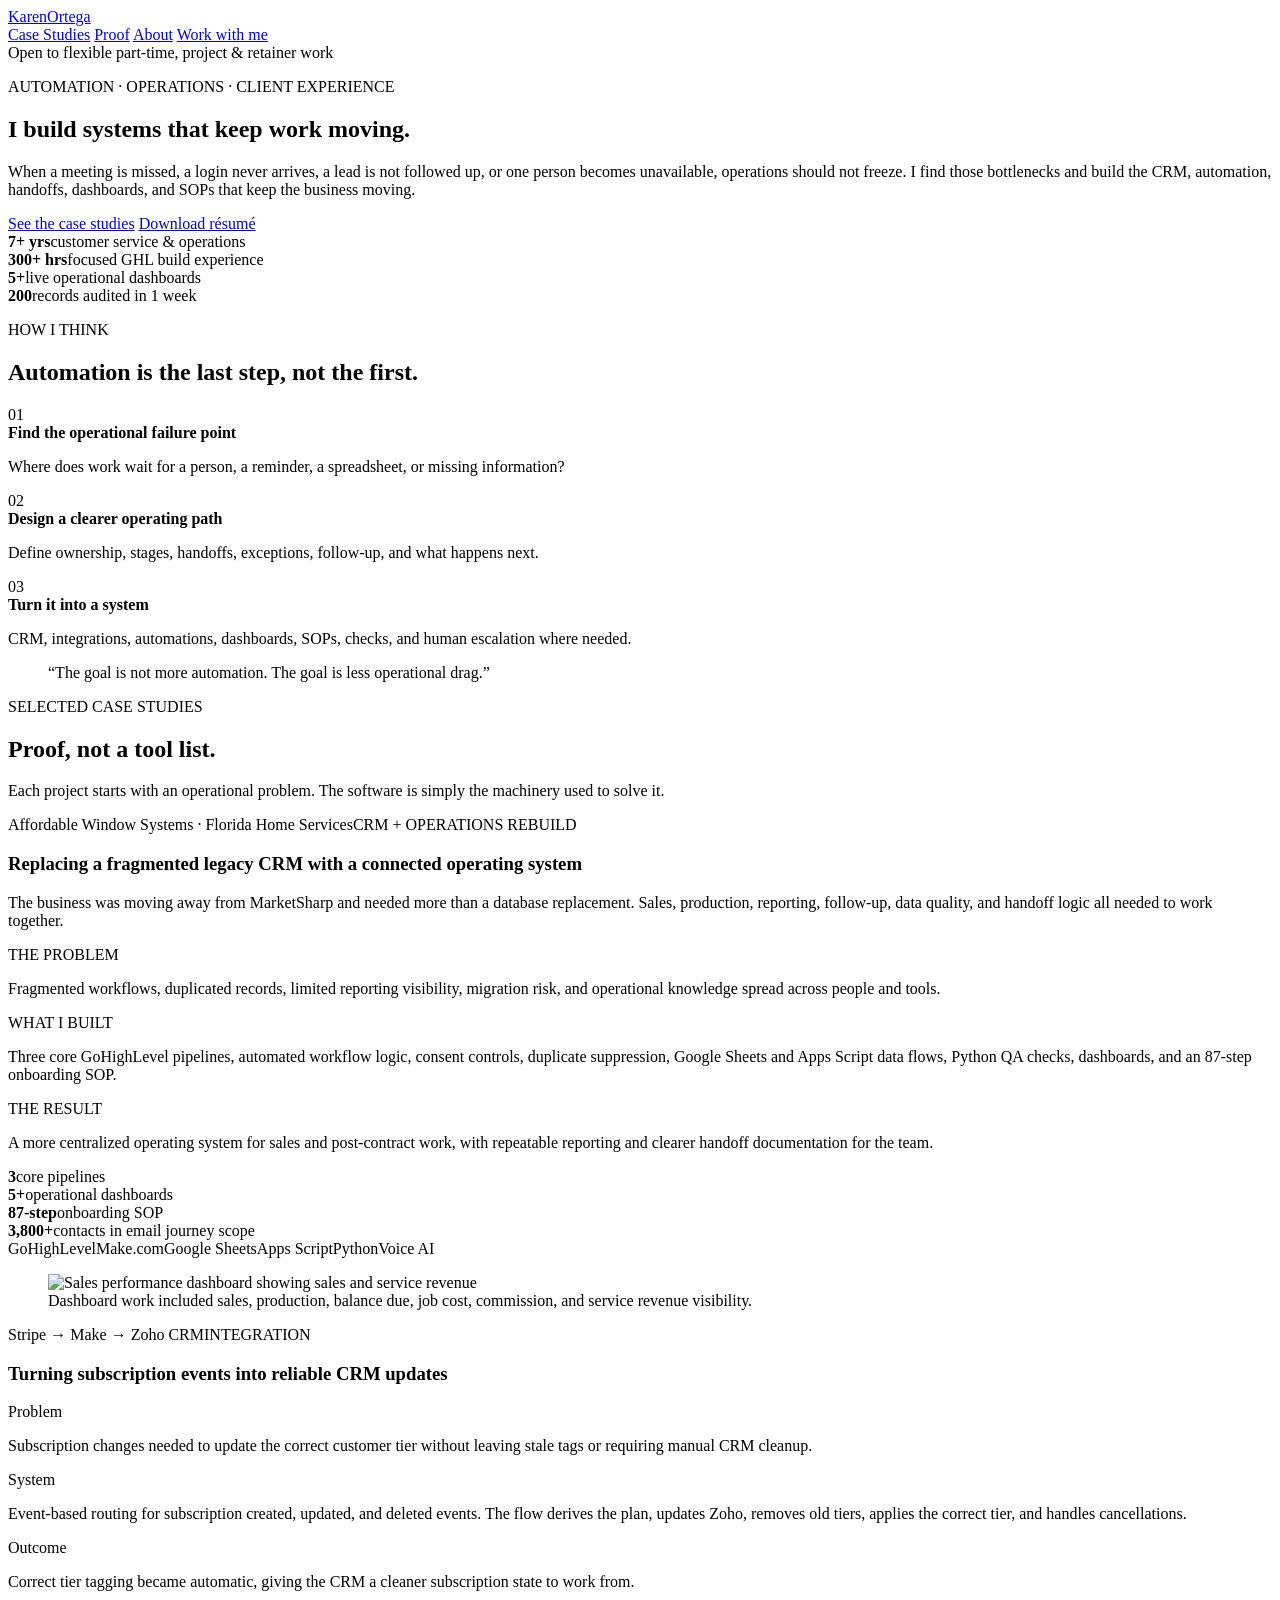
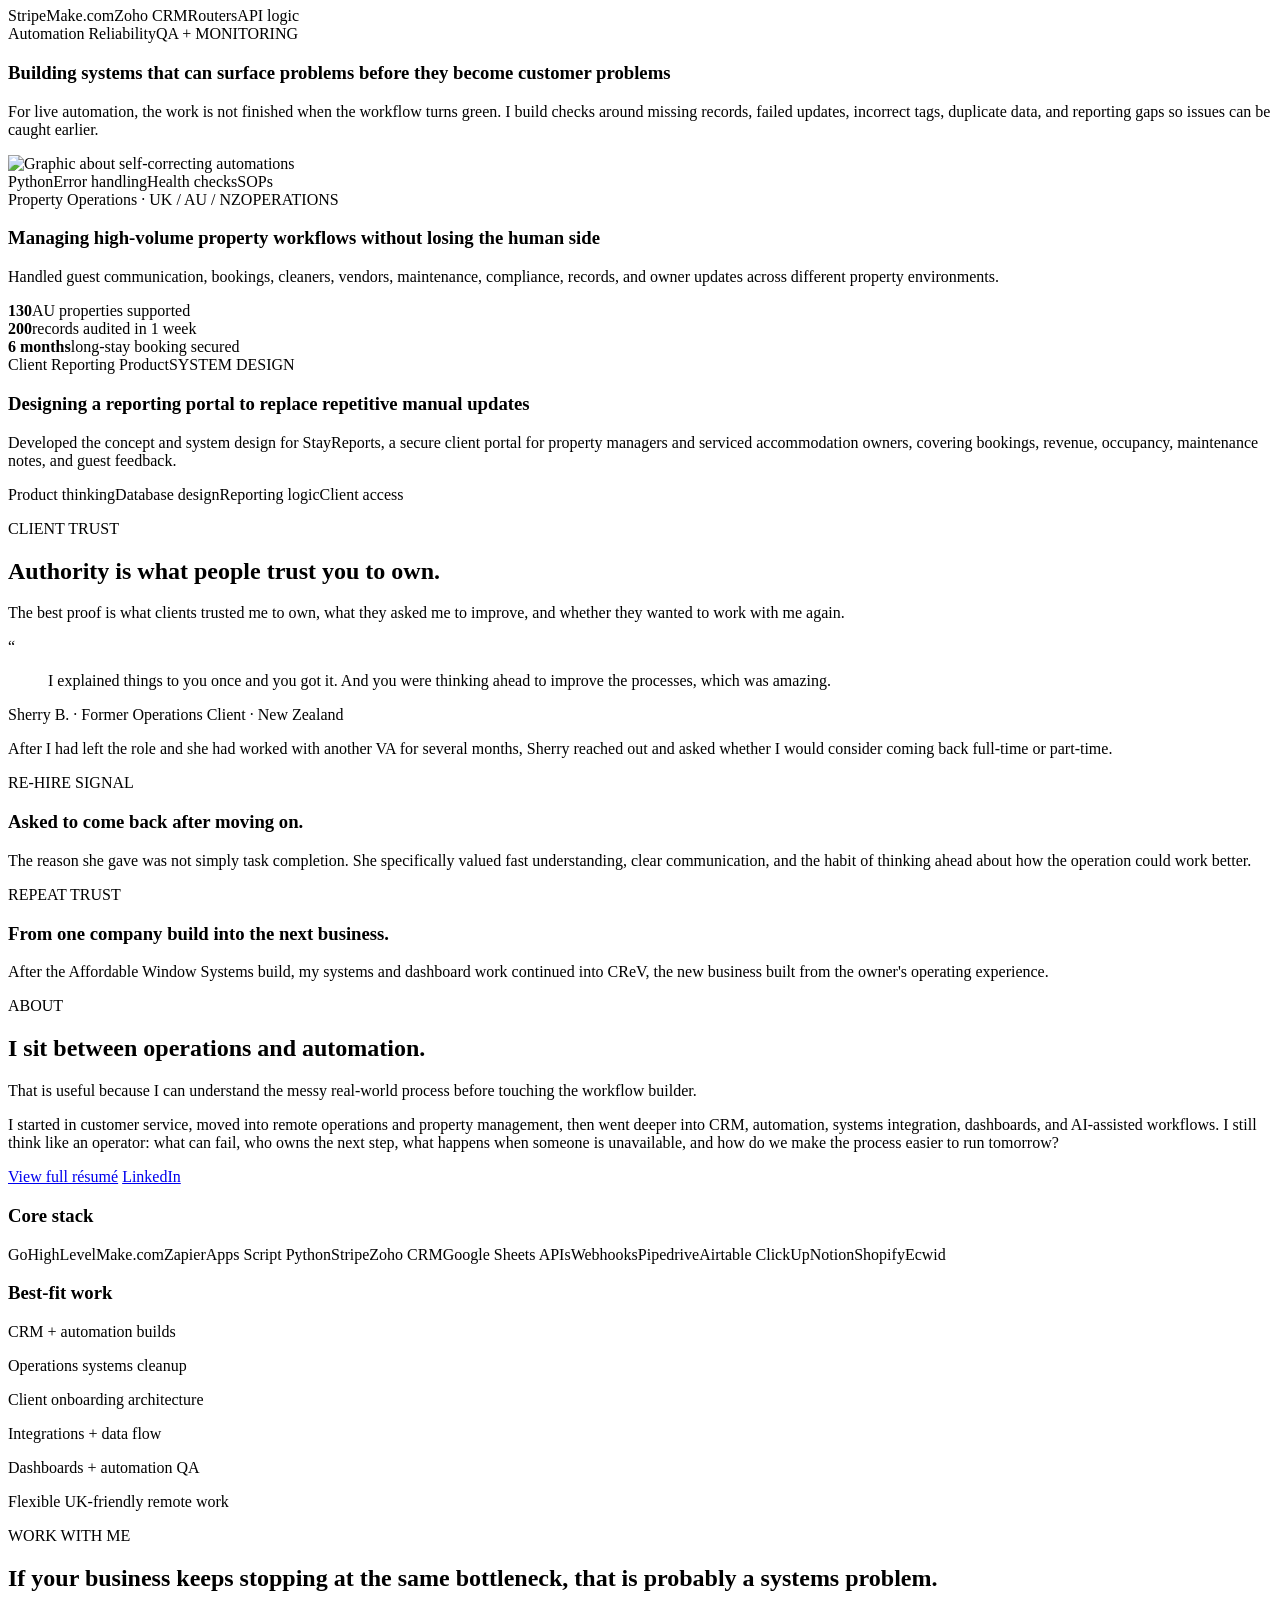
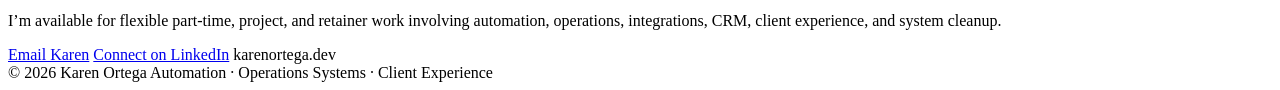
==== index.html @ c5c1b412 "Add portfolio homepage" ====
<!DOCTYPE html>
<html lang="en">
<head>
  <meta charset="UTF-8" />
  <meta name="viewport" content="width=device-width, initial-scale=1.0" />
  <meta name="description" content="Karen Ortega designs CRM automation and operations systems that remove bottlenecks, improve client experience, and keep work moving." />
  <meta name="theme-color" content="#08101d" />
  <meta property="og:title" content="Karen Ortega | Automation & Operations Systems" />
  <meta property="og:description" content="Case studies in CRM rebuilds, automation, integrations, dashboards, client experience, and operations systems." />
  <meta property="og:type" content="website" />
  <meta property="og:url" content="https://karenortega.dev/" />
  <link rel="canonical" href="https://karenortega.dev/" />
  <link rel="stylesheet" href="assets/styles.css" />
  <title>Karen Ortega | Automation & Operations Systems</title>
</head>
<body>
  <header class="site-header">
    <div class="container nav-wrap">
      <a class="brand" href="#top">Karen<span>Ortega</span></a>
      <nav class="nav" aria-label="Main navigation">
        <a href="#work">Case Studies</a>
        <a href="#proof">Proof</a>
        <a href="#about">About</a>
        <a href="#contact" class="nav-cta">Work with me</a>
      </nav>
    </div>
  </header>

  <main id="top">
    <section class="hero">
      <div class="container hero-grid">
        <div>
          <div class="availability"><span></span> Open to flexible part-time, project & retainer work</div>
          <p class="kicker">AUTOMATION · OPERATIONS · CLIENT EXPERIENCE</p>
          <h1>I build systems that keep work moving.</h1>
          <p class="hero-copy">
            When a meeting is missed, a login never arrives, a lead is not followed up, or one person becomes unavailable,
            operations should not freeze. I find those bottlenecks and build the CRM, automation, handoffs, dashboards,
            and SOPs that keep the business moving.
          </p>
          <div class="button-row">
            <a class="btn primary" href="#work">See the case studies</a>
            <a class="btn secondary" href="assets/Karen-Ortega-Resume.pdf" target="_blank" rel="noreferrer">Download résumé</a>
          </div>
          <div class="proof-bar" aria-label="Selected proof points">
            <div><strong>7+ yrs</strong><span>customer service & operations</span></div>
            <div><strong>300+ hrs</strong><span>focused GHL build experience</span></div>
            <div><strong>5+</strong><span>live operational dashboards</span></div>
            <div><strong>200</strong><span>records audited in 1 week</span></div>
          </div>
        </div>

        <aside class="hero-panel">
          <p class="panel-label">HOW I THINK</p>
          <h2>Automation is the last step, not the first.</h2>
          <div class="mini-case">
            <span>01</span>
            <div><strong>Find the operational failure point</strong><p>Where does work wait for a person, a reminder, a spreadsheet, or missing information?</p></div>
          </div>
          <div class="mini-case">
            <span>02</span>
            <div><strong>Design a clearer operating path</strong><p>Define ownership, stages, handoffs, exceptions, follow-up, and what happens next.</p></div>
          </div>
          <div class="mini-case">
            <span>03</span>
            <div><strong>Turn it into a system</strong><p>CRM, integrations, automations, dashboards, SOPs, checks, and human escalation where needed.</p></div>
          </div>
          <blockquote class="micro-quote">“The goal is not more automation. The goal is less operational drag.”</blockquote>
        </aside>
      </div>
    </section>

    <section class="section" id="work">
      <div class="container">
        <div class="section-heading">
          <div>
            <p class="kicker">SELECTED CASE STUDIES</p>
            <h2>Proof, not a tool list.</h2>
          </div>
          <p>Each project starts with an operational problem. The software is simply the machinery used to solve it.</p>
        </div>

        <article class="case-study featured-case">
          <div class="case-copy">
            <div class="case-top"><span class="case-tag">Affordable Window Systems · Florida Home Services</span><span class="status">CRM + OPERATIONS REBUILD</span></div>
            <h3>Replacing a fragmented legacy CRM with a connected operating system</h3>
            <p class="case-intro">The business was moving away from MarketSharp and needed more than a database replacement. Sales, production, reporting, follow-up, data quality, and handoff logic all needed to work together.</p>

            <div class="case-columns">
              <div><p class="case-label">THE PROBLEM</p><p>Fragmented workflows, duplicated records, limited reporting visibility, migration risk, and operational knowledge spread across people and tools.</p></div>
              <div><p class="case-label">WHAT I BUILT</p><p>Three core GoHighLevel pipelines, automated workflow logic, consent controls, duplicate suppression, Google Sheets and Apps Script data flows, Python QA checks, dashboards, and an 87-step onboarding SOP.</p></div>
              <div><p class="case-label">THE RESULT</p><p>A more centralized operating system for sales and post-contract work, with repeatable reporting and clearer handoff documentation for the team.</p></div>
            </div>

            <div class="metrics">
              <div><strong>3</strong><span>core pipelines</span></div>
              <div><strong>5+</strong><span>operational dashboards</span></div>
              <div><strong>87-step</strong><span>onboarding SOP</span></div>
              <div><strong>3,800+</strong><span>contacts in email journey scope</span></div>
            </div>
            <div class="case-footer"><span>GoHighLevel</span><span>Make.com</span><span>Google Sheets</span><span>Apps Script</span><span>Python</span><span>Voice AI</span></div>
          </div>
          <figure class="case-visual">
            <img src="assets/sales-dashboard.webp" alt="Sales performance dashboard showing sales and service revenue" loading="lazy" />
            <figcaption>Dashboard work included sales, production, balance due, job cost, commission, and service revenue visibility.</figcaption>
          </figure>
        </article>

        <div class="case-grid second-row">
          <article class="case-card">
            <div class="case-top"><span class="case-tag">Stripe → Make → Zoho CRM</span><span class="status">INTEGRATION</span></div>
            <h3>Turning subscription events into reliable CRM updates</h3>
            <div class="case-stack">
              <div><p class="case-label">Problem</p><p>Subscription changes needed to update the correct customer tier without leaving stale tags or requiring manual CRM cleanup.</p></div>
              <div><p class="case-label">System</p><p>Event-based routing for subscription created, updated, and deleted events. The flow derives the plan, updates Zoho, removes old tiers, applies the correct tier, and handles cancellations.</p></div>
              <div><p class="case-label">Outcome</p><p>Correct tier tagging became automatic, giving the CRM a cleaner subscription state to work from.</p></div>
            </div>
            <div class="case-footer"><span>Stripe</span><span>Make.com</span><span>Zoho CRM</span><span>Routers</span><span>API logic</span></div>
          </article>

          <article class="case-card visual-card">
            <div class="case-top"><span class="case-tag">Automation Reliability</span><span class="status">QA + MONITORING</span></div>
            <h3>Building systems that can surface problems before they become customer problems</h3>
            <p>For live automation, the work is not finished when the workflow turns green. I build checks around missing records, failed updates, incorrect tags, duplicate data, and reporting gaps so issues can be caught earlier.</p>
            <img src="assets/self-correcting-automation.webp" alt="Graphic about self-correcting automations" loading="lazy" />
            <div class="case-footer"><span>Python</span><span>Error handling</span><span>Health checks</span><span>SOPs</span></div>
          </article>
        </div>

        <div class="case-grid">
          <article class="case-card">
            <div class="case-top"><span class="case-tag">Property Operations · UK / AU / NZ</span><span class="status">OPERATIONS</span></div>
            <h3>Managing high-volume property workflows without losing the human side</h3>
            <p>Handled guest communication, bookings, cleaners, vendors, maintenance, compliance, records, and owner updates across different property environments.</p>
            <div class="metrics compact">
              <div><strong>130</strong><span>AU properties supported</span></div>
              <div><strong>200</strong><span>records audited in 1 week</span></div>
              <div><strong>6 months</strong><span>long-stay booking secured</span></div>
            </div>
          </article>

          <article class="case-card">
            <div class="case-top"><span class="case-tag">Client Reporting Product</span><span class="status">SYSTEM DESIGN</span></div>
            <h3>Designing a reporting portal to replace repetitive manual updates</h3>
            <p>Developed the concept and system design for StayReports, a secure client portal for property managers and serviced accommodation owners, covering bookings, revenue, occupancy, maintenance notes, and guest feedback.</p>
            <div class="case-footer"><span>Product thinking</span><span>Database design</span><span>Reporting logic</span><span>Client access</span></div>
          </article>
        </div>
      </div>
    </section>

    <section class="section proof-section" id="proof">
      <div class="container">
        <div class="section-heading">
          <div>
            <p class="kicker">CLIENT TRUST</p>
            <h2>Authority is what people trust you to own.</h2>
          </div>
          <p>The best proof is what clients trusted me to own, what they asked me to improve, and whether they wanted to work with me again.</p>
        </div>

        <div class="trust-grid">
          <article class="testimonial-card">
            <span class="quote-mark">“</span>
            <blockquote>I explained things to you once and you got it. And you were thinking ahead to improve the processes, which was amazing.</blockquote>
            <p class="attribution">Sherry B. · Former Operations Client · New Zealand</p>
            <p class="context">After I had left the role and she had worked with another VA for several months, Sherry reached out and asked whether I would consider coming back full-time or part-time.</p>
          </article>

          <article class="trust-card">
            <p class="case-label">RE-HIRE SIGNAL</p>
            <h3>Asked to come back after moving on.</h3>
            <p>The reason she gave was not simply task completion. She specifically valued fast understanding, clear communication, and the habit of thinking ahead about how the operation could work better.</p>
          </article>

          <article class="trust-card">
            <p class="case-label">REPEAT TRUST</p>
            <h3>From one company build into the next business.</h3>
            <p>After the Affordable Window Systems build, my systems and dashboard work continued into CReV, the new business built from the owner's operating experience.</p>
          </article>
        </div>
      </div>
    </section>

    <section class="section alt" id="about">
      <div class="container">
        <div class="about-grid">
          <div>
            <p class="kicker">ABOUT</p>
            <h2>I sit between operations and automation.</h2>
            <p class="about-lead">That is useful because I can understand the messy real-world process before touching the workflow builder.</p>
            <p>I started in customer service, moved into remote operations and property management, then went deeper into CRM, automation, systems integration, dashboards, and AI-assisted workflows. I still think like an operator: what can fail, who owns the next step, what happens when someone is unavailable, and how do we make the process easier to run tomorrow?</p>
            <div class="button-row about-buttons">
              <a class="btn primary" href="assets/Karen-Ortega-Resume.pdf" target="_blank" rel="noreferrer">View full résumé</a>
              <a class="btn secondary" href="https://www.linkedin.com/in/karenortega0608" target="_blank" rel="noreferrer">LinkedIn</a>
            </div>
          </div>

          <aside class="skill-panel">
            <h3>Core stack</h3>
            <div class="chips">
              <span>GoHighLevel</span><span>Make.com</span><span>Zapier</span><span>Apps Script</span>
              <span>Python</span><span>Stripe</span><span>Zoho CRM</span><span>Google Sheets</span>
              <span>APIs</span><span>Webhooks</span><span>Pipedrive</span><span>Airtable</span>
              <span>ClickUp</span><span>Notion</span><span>Shopify</span><span>Ecwid</span>
            </div>
            <h3 class="space-top">Best-fit work</h3>
            <div class="fit-list">
              <p>CRM + automation builds</p>
              <p>Operations systems cleanup</p>
              <p>Client onboarding architecture</p>
              <p>Integrations + data flow</p>
              <p>Dashboards + automation QA</p>
              <p>Flexible UK-friendly remote work</p>
            </div>
          </aside>
        </div>
      </div>
    </section>

    <section class="section contact-section" id="contact">
      <div class="container">
        <div class="contact-card">
          <div>
            <p class="kicker">WORK WITH ME</p>
            <h2>If your business keeps stopping at the same bottleneck, that is probably a systems problem.</h2>
            <p>I’m available for flexible part-time, project, and retainer work involving automation, operations, integrations, CRM, client experience, and system cleanup.</p>
          </div>
          <div class="contact-actions">
            <a class="btn primary full" href="mailto:karenkeiraortega@gmail.com">Email Karen</a>
            <a class="btn secondary full" href="https://www.linkedin.com/in/karenortega0608" target="_blank" rel="noreferrer">Connect on LinkedIn</a>
            <span class="domain">karenortega.dev</span>
          </div>
        </div>
      </div>
    </section>
  </main>

  <footer>
    <div class="container footer-row">
      <span>© 2026 Karen Ortega</span>
      <span>Automation · Operations Systems · Client Experience</span>
    </div>
  </footer>
</body>
</html>
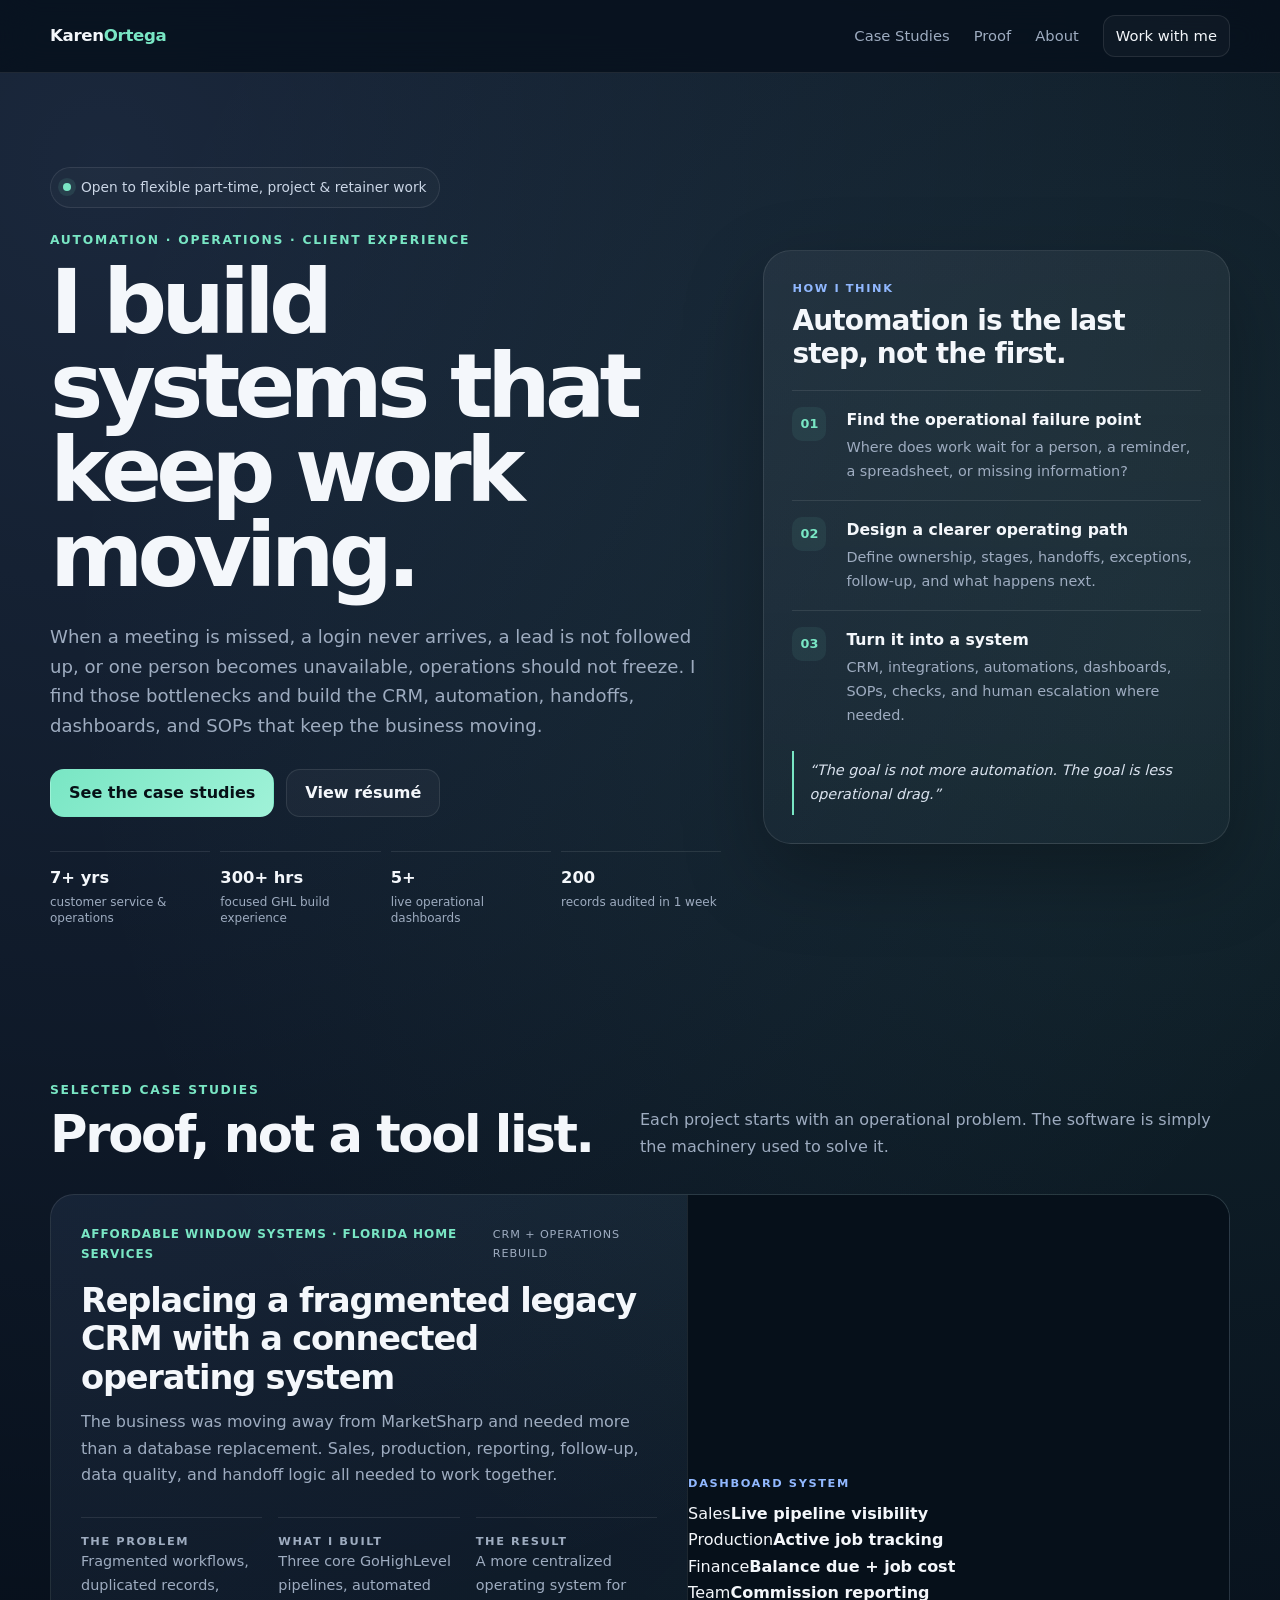
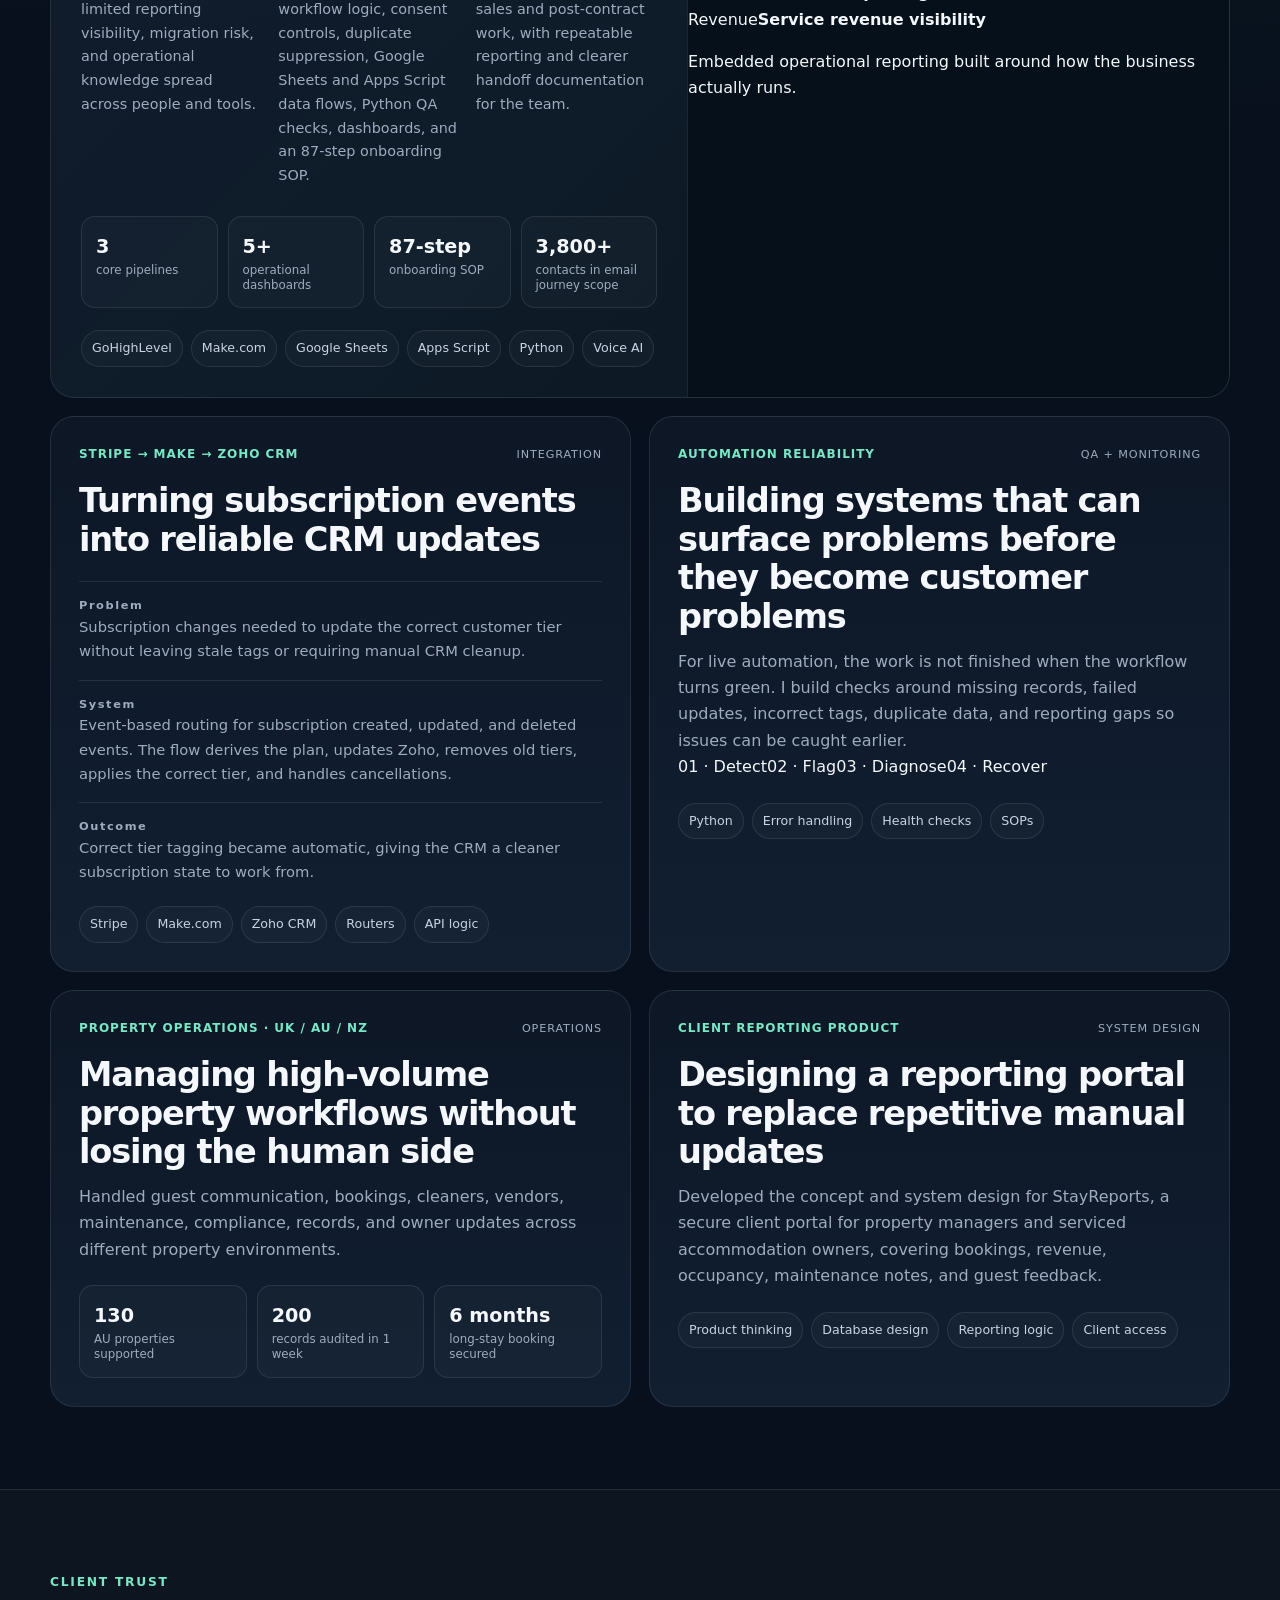
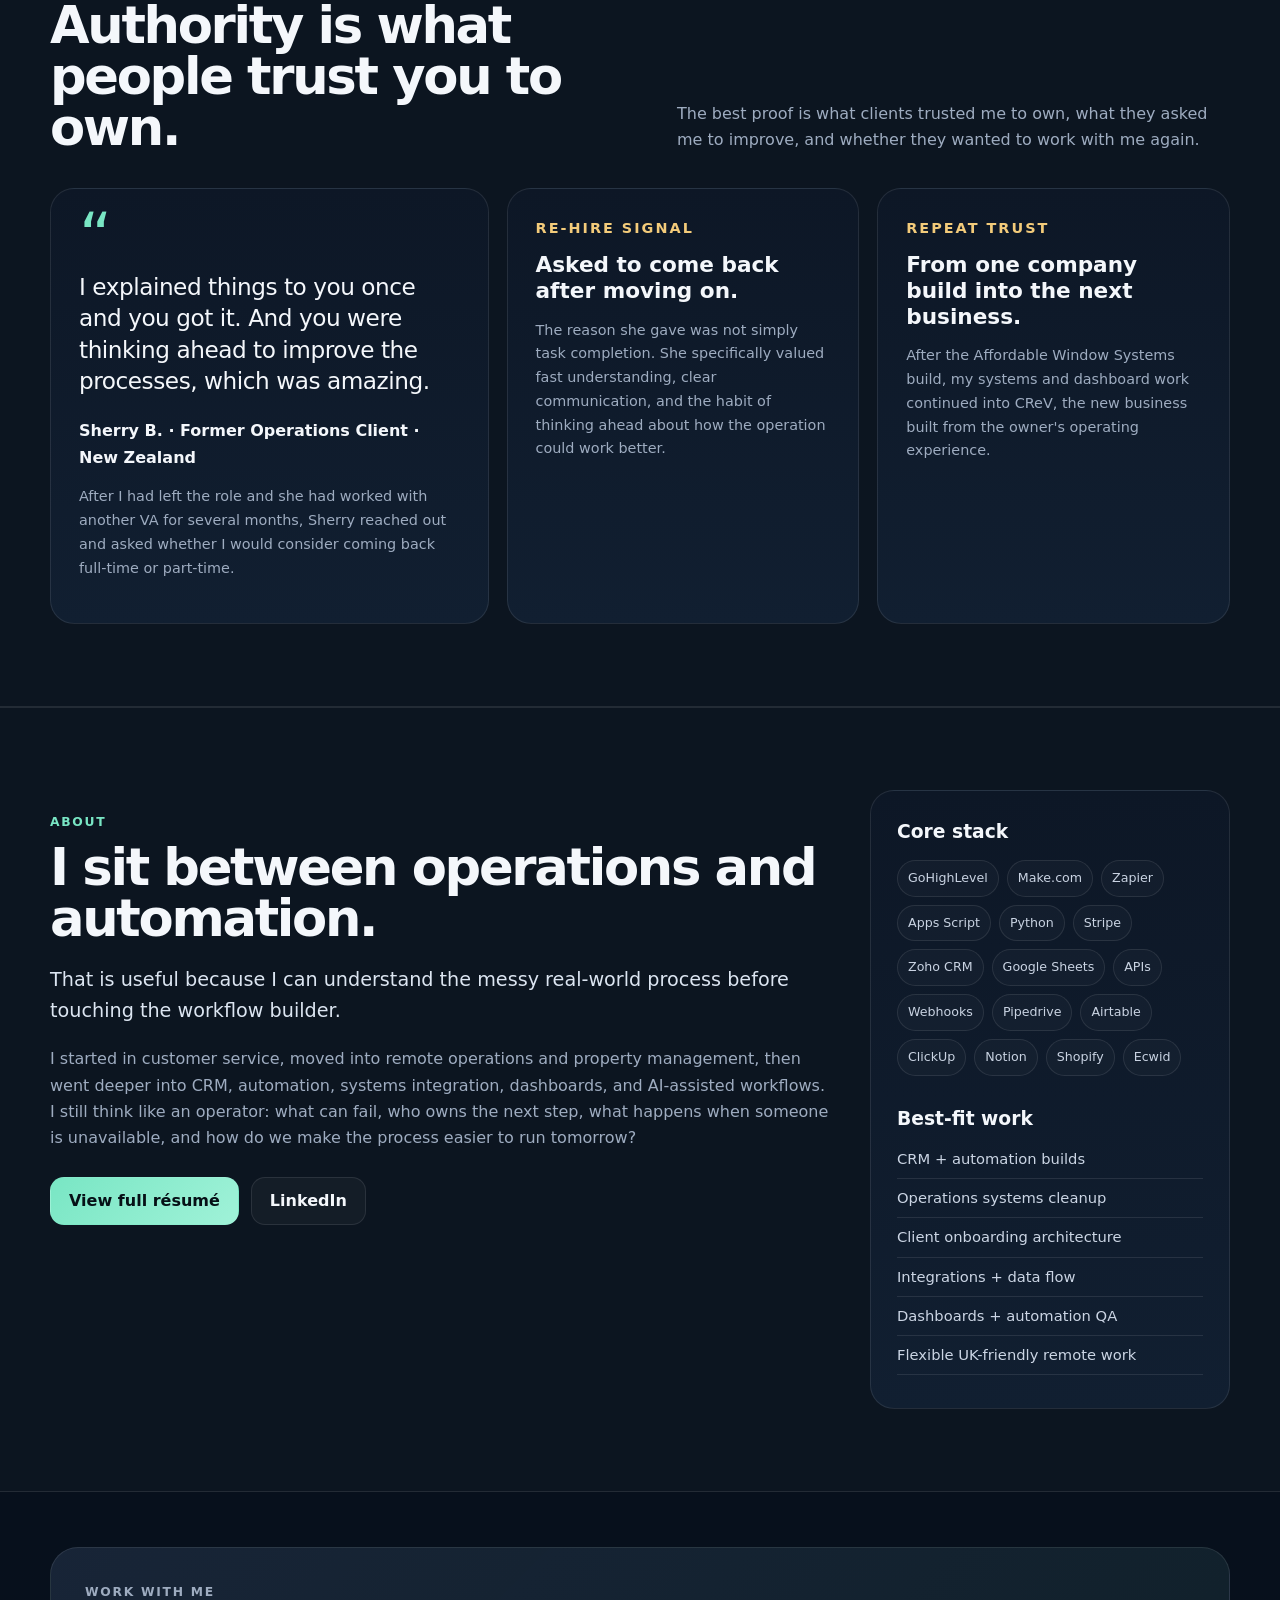
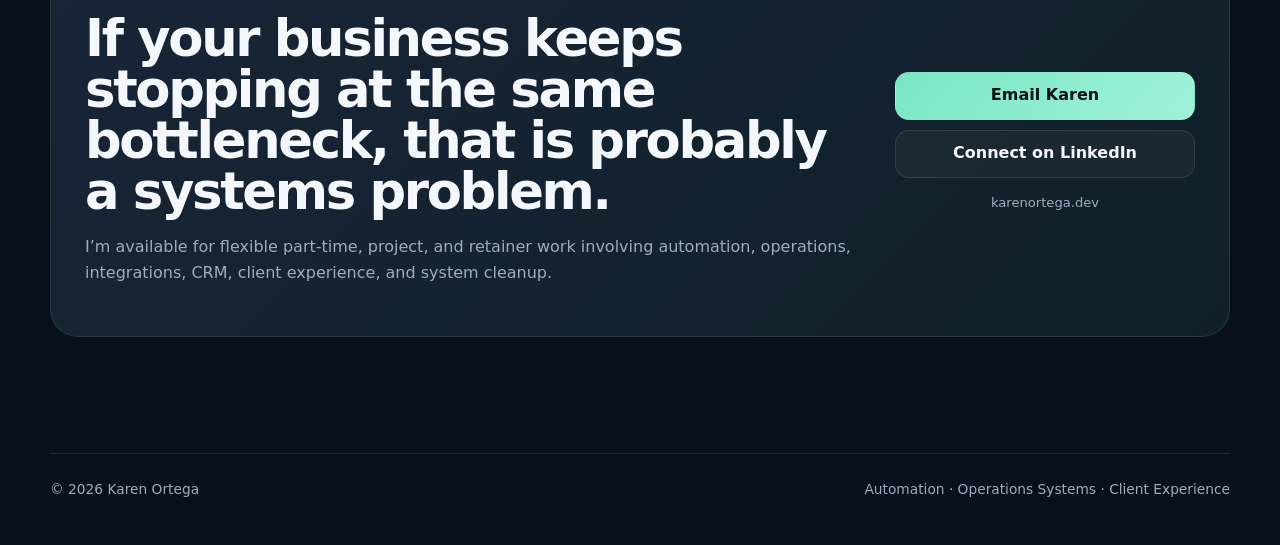
==== commit cc08ca8e: "Polish portfolio and add verified client feedback" ====
--- a/index.html
+++ b/index.html
@@ -33,14 +33,10 @@
           <div class="availability"><span></span> Open to flexible part-time, project & retainer work</div>
           <p class="kicker">AUTOMATION · OPERATIONS · CLIENT EXPERIENCE</p>
           <h1>I build systems that keep work moving.</h1>
-          <p class="hero-copy">
-            When a meeting is missed, a login never arrives, a lead is not followed up, or one person becomes unavailable,
-            operations should not freeze. I find those bottlenecks and build the CRM, automation, handoffs, dashboards,
-            and SOPs that keep the business moving.
-          </p>
+          <p class="hero-copy">When a meeting is missed, a login never arrives, a lead is not followed up, or one person becomes unavailable, operations should not freeze. I find those bottlenecks and build the CRM, automation, handoffs, dashboards, and SOPs that keep the business moving.</p>
           <div class="button-row">
             <a class="btn primary" href="#work">See the case studies</a>
-            <a class="btn secondary" href="assets/Karen-Ortega-Resume.pdf" target="_blank" rel="noreferrer">Download résumé</a>
+            <a class="btn secondary" href="resume.html">View résumé</a>
           </div>
           <div class="proof-bar" aria-label="Selected proof points">
             <div><strong>7+ yrs</strong><span>customer service & operations</span></div>
@@ -53,18 +49,9 @@
         <aside class="hero-panel">
           <p class="panel-label">HOW I THINK</p>
           <h2>Automation is the last step, not the first.</h2>
-          <div class="mini-case">
-            <span>01</span>
-            <div><strong>Find the operational failure point</strong><p>Where does work wait for a person, a reminder, a spreadsheet, or missing information?</p></div>
-          </div>
-          <div class="mini-case">
-            <span>02</span>
-            <div><strong>Design a clearer operating path</strong><p>Define ownership, stages, handoffs, exceptions, follow-up, and what happens next.</p></div>
-          </div>
-          <div class="mini-case">
-            <span>03</span>
-            <div><strong>Turn it into a system</strong><p>CRM, integrations, automations, dashboards, SOPs, checks, and human escalation where needed.</p></div>
-          </div>
+          <div class="mini-case"><span>01</span><div><strong>Find the operational failure point</strong><p>Where does work wait for a person, a reminder, a spreadsheet, or missing information?</p></div></div>
+          <div class="mini-case"><span>02</span><div><strong>Design a clearer operating path</strong><p>Define ownership, stages, handoffs, exceptions, follow-up, and what happens next.</p></div></div>
+          <div class="mini-case"><span>03</span><div><strong>Turn it into a system</strong><p>CRM, integrations, automations, dashboards, SOPs, checks, and human escalation where needed.</p></div></div>
           <blockquote class="micro-quote">“The goal is not more automation. The goal is less operational drag.”</blockquote>
         </aside>
       </div>
@@ -73,10 +60,7 @@
     <section class="section" id="work">
       <div class="container">
         <div class="section-heading">
-          <div>
-            <p class="kicker">SELECTED CASE STUDIES</p>
-            <h2>Proof, not a tool list.</h2>
-          </div>
+          <div><p class="kicker">SELECTED CASE STUDIES</p><h2>Proof, not a tool list.</h2></div>
           <p>Each project starts with an operational problem. The software is simply the machinery used to solve it.</p>
         </div>
 
@@ -85,25 +69,25 @@
             <div class="case-top"><span class="case-tag">Affordable Window Systems · Florida Home Services</span><span class="status">CRM + OPERATIONS REBUILD</span></div>
             <h3>Replacing a fragmented legacy CRM with a connected operating system</h3>
             <p class="case-intro">The business was moving away from MarketSharp and needed more than a database replacement. Sales, production, reporting, follow-up, data quality, and handoff logic all needed to work together.</p>
-
             <div class="case-columns">
               <div><p class="case-label">THE PROBLEM</p><p>Fragmented workflows, duplicated records, limited reporting visibility, migration risk, and operational knowledge spread across people and tools.</p></div>
               <div><p class="case-label">WHAT I BUILT</p><p>Three core GoHighLevel pipelines, automated workflow logic, consent controls, duplicate suppression, Google Sheets and Apps Script data flows, Python QA checks, dashboards, and an 87-step onboarding SOP.</p></div>
               <div><p class="case-label">THE RESULT</p><p>A more centralized operating system for sales and post-contract work, with repeatable reporting and clearer handoff documentation for the team.</p></div>
             </div>
-
             <div class="metrics">
-              <div><strong>3</strong><span>core pipelines</span></div>
-              <div><strong>5+</strong><span>operational dashboards</span></div>
-              <div><strong>87-step</strong><span>onboarding SOP</span></div>
-              <div><strong>3,800+</strong><span>contacts in email journey scope</span></div>
+              <div><strong>3</strong><span>core pipelines</span></div><div><strong>5+</strong><span>operational dashboards</span></div><div><strong>87-step</strong><span>onboarding SOP</span></div><div><strong>3,800+</strong><span>contacts in email journey scope</span></div>
             </div>
             <div class="case-footer"><span>GoHighLevel</span><span>Make.com</span><span>Google Sheets</span><span>Apps Script</span><span>Python</span><span>Voice AI</span></div>
           </div>
-          <figure class="case-visual">
-            <img src="assets/sales-dashboard.webp" alt="Sales performance dashboard showing sales and service revenue" loading="lazy" />
-            <figcaption>Dashboard work included sales, production, balance due, job cost, commission, and service revenue visibility.</figcaption>
-          </figure>
+          <div class="case-visual visual-proof" aria-label="Dashboard portfolio summary">
+            <p class="case-label">DASHBOARD SYSTEM</p>
+            <div class="visual-metric"><span>Sales</span><strong>Live pipeline visibility</strong></div>
+            <div class="visual-metric"><span>Production</span><strong>Active job tracking</strong></div>
+            <div class="visual-metric"><span>Finance</span><strong>Balance due + job cost</strong></div>
+            <div class="visual-metric"><span>Team</span><strong>Commission reporting</strong></div>
+            <div class="visual-metric"><span>Revenue</span><strong>Service revenue visibility</strong></div>
+            <p class="visual-note">Embedded operational reporting built around how the business actually runs.</p>
+          </div>
         </article>
 
         <div class="case-grid second-row">
@@ -122,7 +106,9 @@
             <div class="case-top"><span class="case-tag">Automation Reliability</span><span class="status">QA + MONITORING</span></div>
             <h3>Building systems that can surface problems before they become customer problems</h3>
             <p>For live automation, the work is not finished when the workflow turns green. I build checks around missing records, failed updates, incorrect tags, duplicate data, and reporting gaps so issues can be caught earlier.</p>
-            <img src="assets/self-correcting-automation.webp" alt="Graphic about self-correcting automations" loading="lazy" />
+            <div class="automation-proof">
+              <span>01 · Detect</span><span>02 · Flag</span><span>03 · Diagnose</span><span>04 · Recover</span>
+            </div>
             <div class="case-footer"><span>Python</span><span>Error handling</span><span>Health checks</span><span>SOPs</span></div>
           </article>
         </div>
@@ -132,13 +118,8 @@
             <div class="case-top"><span class="case-tag">Property Operations · UK / AU / NZ</span><span class="status">OPERATIONS</span></div>
             <h3>Managing high-volume property workflows without losing the human side</h3>
             <p>Handled guest communication, bookings, cleaners, vendors, maintenance, compliance, records, and owner updates across different property environments.</p>
-            <div class="metrics compact">
-              <div><strong>130</strong><span>AU properties supported</span></div>
-              <div><strong>200</strong><span>records audited in 1 week</span></div>
-              <div><strong>6 months</strong><span>long-stay booking secured</span></div>
-            </div>
+            <div class="metrics compact"><div><strong>130</strong><span>AU properties supported</span></div><div><strong>200</strong><span>records audited in 1 week</span></div><div><strong>6 months</strong><span>long-stay booking secured</span></div></div>
           </article>
-
           <article class="case-card">
             <div class="case-top"><span class="case-tag">Client Reporting Product</span><span class="status">SYSTEM DESIGN</span></div>
             <h3>Designing a reporting portal to replace repetitive manual updates</h3>
@@ -152,13 +133,9 @@
     <section class="section proof-section" id="proof">
       <div class="container">
         <div class="section-heading">
-          <div>
-            <p class="kicker">CLIENT TRUST</p>
-            <h2>Authority is what people trust you to own.</h2>
-          </div>
+          <div><p class="kicker">CLIENT TRUST</p><h2>Authority is what people trust you to own.</h2></div>
           <p>The best proof is what clients trusted me to own, what they asked me to improve, and whether they wanted to work with me again.</p>
         </div>
-
         <div class="trust-grid">
           <article class="testimonial-card">
             <span class="quote-mark">“</span>
@@ -166,81 +143,37 @@
             <p class="attribution">Sherry B. · Former Operations Client · New Zealand</p>
             <p class="context">After I had left the role and she had worked with another VA for several months, Sherry reached out and asked whether I would consider coming back full-time or part-time.</p>
           </article>
-
-          <article class="trust-card">
-            <p class="case-label">RE-HIRE SIGNAL</p>
-            <h3>Asked to come back after moving on.</h3>
-            <p>The reason she gave was not simply task completion. She specifically valued fast understanding, clear communication, and the habit of thinking ahead about how the operation could work better.</p>
-          </article>
-
-          <article class="trust-card">
-            <p class="case-label">REPEAT TRUST</p>
-            <h3>From one company build into the next business.</h3>
-            <p>After the Affordable Window Systems build, my systems and dashboard work continued into CReV, the new business built from the owner's operating experience.</p>
-          </article>
+          <article class="trust-card"><p class="case-label">RE-HIRE SIGNAL</p><h3>Asked to come back after moving on.</h3><p>The reason she gave was not simply task completion. She specifically valued fast understanding, clear communication, and the habit of thinking ahead about how the operation could work better.</p></article>
+          <article class="trust-card"><p class="case-label">REPEAT TRUST</p><h3>From one company build into the next business.</h3><p>After the Affordable Window Systems build, my systems and dashboard work continued into CReV, the new business built from the owner's operating experience.</p></article>
         </div>
       </div>
     </section>
 
     <section class="section alt" id="about">
-      <div class="container">
-        <div class="about-grid">
-          <div>
-            <p class="kicker">ABOUT</p>
-            <h2>I sit between operations and automation.</h2>
-            <p class="about-lead">That is useful because I can understand the messy real-world process before touching the workflow builder.</p>
-            <p>I started in customer service, moved into remote operations and property management, then went deeper into CRM, automation, systems integration, dashboards, and AI-assisted workflows. I still think like an operator: what can fail, who owns the next step, what happens when someone is unavailable, and how do we make the process easier to run tomorrow?</p>
-            <div class="button-row about-buttons">
-              <a class="btn primary" href="assets/Karen-Ortega-Resume.pdf" target="_blank" rel="noreferrer">View full résumé</a>
-              <a class="btn secondary" href="https://www.linkedin.com/in/karenortega0608" target="_blank" rel="noreferrer">LinkedIn</a>
-            </div>
-          </div>
-
-          <aside class="skill-panel">
-            <h3>Core stack</h3>
-            <div class="chips">
-              <span>GoHighLevel</span><span>Make.com</span><span>Zapier</span><span>Apps Script</span>
-              <span>Python</span><span>Stripe</span><span>Zoho CRM</span><span>Google Sheets</span>
-              <span>APIs</span><span>Webhooks</span><span>Pipedrive</span><span>Airtable</span>
-              <span>ClickUp</span><span>Notion</span><span>Shopify</span><span>Ecwid</span>
-            </div>
-            <h3 class="space-top">Best-fit work</h3>
-            <div class="fit-list">
-              <p>CRM + automation builds</p>
-              <p>Operations systems cleanup</p>
-              <p>Client onboarding architecture</p>
-              <p>Integrations + data flow</p>
-              <p>Dashboards + automation QA</p>
-              <p>Flexible UK-friendly remote work</p>
-            </div>
-          </aside>
+      <div class="container about-grid">
+        <div>
+          <p class="kicker">ABOUT</p>
+          <h2>I sit between operations and automation.</h2>
+          <p class="about-lead">That is useful because I can understand the messy real-world process before touching the workflow builder.</p>
+          <p>I started in customer service, moved into remote operations and property management, then went deeper into CRM, automation, systems integration, dashboards, and AI-assisted workflows. I still think like an operator: what can fail, who owns the next step, what happens when someone is unavailable, and how do we make the process easier to run tomorrow?</p>
+          <div class="button-row about-buttons"><a class="btn primary" href="resume.html">View full résumé</a><a class="btn secondary" href="https://www.linkedin.com/in/karenortega0608" target="_blank" rel="noreferrer">LinkedIn</a></div>
         </div>
+        <aside class="skill-panel">
+          <h3>Core stack</h3>
+          <div class="chips"><span>GoHighLevel</span><span>Make.com</span><span>Zapier</span><span>Apps Script</span><span>Python</span><span>Stripe</span><span>Zoho CRM</span><span>Google Sheets</span><span>APIs</span><span>Webhooks</span><span>Pipedrive</span><span>Airtable</span><span>ClickUp</span><span>Notion</span><span>Shopify</span><span>Ecwid</span></div>
+          <h3 class="space-top">Best-fit work</h3>
+          <div class="fit-list"><p>CRM + automation builds</p><p>Operations systems cleanup</p><p>Client onboarding architecture</p><p>Integrations + data flow</p><p>Dashboards + automation QA</p><p>Flexible UK-friendly remote work</p></div>
+        </aside>
       </div>
     </section>
 
     <section class="section contact-section" id="contact">
-      <div class="container">
-        <div class="contact-card">
-          <div>
-            <p class="kicker">WORK WITH ME</p>
-            <h2>If your business keeps stopping at the same bottleneck, that is probably a systems problem.</h2>
-            <p>I’m available for flexible part-time, project, and retainer work involving automation, operations, integrations, CRM, client experience, and system cleanup.</p>
-          </div>
-          <div class="contact-actions">
-            <a class="btn primary full" href="mailto:karenkeiraortega@gmail.com">Email Karen</a>
-            <a class="btn secondary full" href="https://www.linkedin.com/in/karenortega0608" target="_blank" rel="noreferrer">Connect on LinkedIn</a>
-            <span class="domain">karenortega.dev</span>
-          </div>
-        </div>
-      </div>
+      <div class="container"><div class="contact-card">
+        <div><p class="kicker">WORK WITH ME</p><h2>If your business keeps stopping at the same bottleneck, that is probably a systems problem.</h2><p>I’m available for flexible part-time, project, and retainer work involving automation, operations, integrations, CRM, client experience, and system cleanup.</p></div>
+        <div class="contact-actions"><a class="btn primary full" href="mailto:karenkeiraortega@gmail.com">Email Karen</a><a class="btn secondary full" href="https://www.linkedin.com/in/karenortega0608" target="_blank" rel="noreferrer">Connect on LinkedIn</a><span class="domain">karenortega.dev</span></div>
+      </div></div>
     </section>
   </main>
-
-  <footer>
-    <div class="container footer-row">
-      <span>© 2026 Karen Ortega</span>
-      <span>Automation · Operations Systems · Client Experience</span>
-    </div>
-  </footer>
+  <footer><div class="container footer-row"><span>© 2026 Karen Ortega</span><span>Automation · Operations Systems · Client Experience</span></div></footer>
 </body>
 </html>
--- a/assets/styles.css
+++ b/assets/styles.css
@@ -0,0 +1,11 @@
+:root{--bg:#07101c;--panel:#0d1726;--panel2:#111f31;--text:#f4f7fb;--muted:#9eacc0;--line:rgba(255,255,255,.095);--mint:#79e6c4;--blue:#91b8ff;--warm:#f3cb7a;--max:1180px;--radius:24px}
+*{box-sizing:border-box}html{scroll-behavior:smooth}body{margin:0;font-family:Inter,ui-sans-serif,system-ui,-apple-system,BlinkMacSystemFont,"Segoe UI",sans-serif;background:radial-gradient(circle at 8% 3%,rgba(145,184,255,.14),transparent 28%),radial-gradient(circle at 92% 12%,rgba(121,230,196,.10),transparent 23%),var(--bg);color:var(--text);line-height:1.65}a{color:inherit;text-decoration:none}img{max-width:100%;display:block}.container{width:min(var(--max),calc(100% - 38px));margin:auto}.site-header{position:sticky;top:0;z-index:50;background:rgba(7,16,28,.84);backdrop-filter:blur(18px);border-bottom:1px solid var(--line)}.nav-wrap{min-height:72px;display:flex;align-items:center;justify-content:space-between;gap:20px}.brand{font-weight:900;letter-spacing:-.02em;font-size:1.04rem}.brand span{color:var(--mint)}.nav{display:flex;align-items:center;gap:24px;color:var(--muted);font-size:.92rem}.nav a:hover{color:var(--text)}.nav-cta{border:1px solid var(--line);padding:8px 12px;border-radius:12px;color:var(--text)!important;background:rgba(255,255,255,.03)}
+.hero{padding:94px 0 72px}.hero-grid{display:grid;grid-template-columns:1.18fr .82fr;gap:42px;align-items:center}.availability{display:inline-flex;align-items:center;gap:10px;border:1px solid var(--line);border-radius:999px;padding:8px 12px;color:#cbd6e6;background:rgba(255,255,255,.025);font-size:.86rem}.availability span{width:8px;height:8px;border-radius:50%;background:var(--mint);box-shadow:0 0 0 5px rgba(121,230,196,.10)}.kicker{font-size:.77rem;font-weight:850;letter-spacing:.14em;color:var(--mint);margin:22px 0 10px}h1{font-size:clamp(3.1rem,7vw,6.7rem);line-height:.94;letter-spacing:-.065em;margin:0 0 25px;max-width:900px}.hero-copy{font-size:1.13rem;color:var(--muted);max-width:790px;margin:0 0 28px}.button-row{display:flex;gap:12px;flex-wrap:wrap}.btn{display:inline-flex;min-height:48px;padding:0 18px;align-items:center;justify-content:center;border-radius:14px;font-weight:800;border:1px solid var(--line);transition:.2s}.btn:hover{transform:translateY(-2px)}.primary{background:linear-gradient(135deg,var(--mint),#a0f2d8);color:#061016;border-color:transparent}.secondary{background:rgba(255,255,255,.035)}.proof-bar{display:grid;grid-template-columns:repeat(4,1fr);gap:10px;margin-top:34px}.proof-bar div{border-top:1px solid var(--line);padding-top:13px}.proof-bar strong{display:block;font-size:1.02rem}.proof-bar span{color:var(--muted);font-size:.75rem;line-height:1.35;display:block;margin-top:2px}.hero-panel{border:1px solid var(--line);background:linear-gradient(180deg,rgba(255,255,255,.055),rgba(255,255,255,.02));padding:28px;border-radius:28px;box-shadow:0 30px 80px rgba(0,0,0,.28)}.panel-label,.case-label{font-size:.71rem;letter-spacing:.14em;font-weight:850;color:var(--blue);margin:0 0 8px}.hero-panel h2{font-size:1.75rem;line-height:1.15;margin:0 0 20px;letter-spacing:-.03em}.mini-case{display:grid;grid-template-columns:42px 1fr;gap:12px;border-top:1px solid var(--line);padding:16px 0}.mini-case>span{width:34px;height:34px;border-radius:10px;background:rgba(121,230,196,.08);display:grid;place-items:center;color:var(--mint);font-size:.8rem;font-weight:800}.mini-case strong{font-size:.98rem}.mini-case p{margin:3px 0 0;color:var(--muted);font-size:.9rem}.micro-quote{margin:8px 0 0;border-left:2px solid var(--mint);padding:8px 0 8px 15px;color:#d9e2ee;font-size:.9rem;font-style:italic}
+.section{padding:82px 0}.alt,.proof-section{background:rgba(255,255,255,.018);border-top:1px solid var(--line);border-bottom:1px solid var(--line)}.section-heading{display:flex;justify-content:space-between;gap:36px;align-items:end;margin-bottom:34px}.section-heading>p{max-width:590px;color:var(--muted);margin:0}.section-heading .kicker{margin:0 0 8px}h2{font-size:clamp(2.2rem,4vw,4rem);letter-spacing:-.045em;line-height:1;margin:0}
+.case-study,.case-card,.testimonial-card,.trust-card,.skill-panel{border:1px solid var(--line);background:linear-gradient(180deg,var(--panel),var(--panel2));border-radius:var(--radius)}.featured-case{display:grid;grid-template-columns:1.08fr .92fr;overflow:hidden;margin-bottom:18px;background:linear-gradient(135deg,rgba(145,184,255,.08),rgba(121,230,196,.045))}.case-copy{padding:30px}.case-top{display:flex;justify-content:space-between;gap:12px;align-items:center}.case-tag{font-size:.75rem;letter-spacing:.08em;text-transform:uppercase;color:var(--mint);font-weight:850}.status{font-size:.7rem;color:var(--muted);letter-spacing:.08em}.case-study h3,.case-card h3{font-size:clamp(1.5rem,3vw,2.1rem);line-height:1.15;letter-spacing:-.035em;margin:17px 0 12px}.case-intro,.case-card>p,.case-stack p,.case-columns p{color:var(--muted);margin:0}.case-columns{display:grid;grid-template-columns:repeat(3,1fr);gap:16px;margin:28px 0}.case-columns>div{border-top:1px solid var(--line);padding-top:14px}.case-columns p:last-child{font-size:.9rem}.metrics{display:grid;grid-template-columns:repeat(4,1fr);gap:10px;margin:22px 0}.metrics div{border:1px solid var(--line);background:rgba(255,255,255,.025);border-radius:14px;padding:14px}.metrics strong{display:block;font-size:1.2rem}.metrics span{font-size:.74rem;color:var(--muted);line-height:1.3;display:block}.compact{grid-template-columns:repeat(3,1fr);margin-bottom:0}.case-footer,.chips{display:flex;gap:8px;flex-wrap:wrap}.case-footer{margin-top:22px}.case-footer span,.chips span{border:1px solid var(--line);background:rgba(255,255,255,.025);border-radius:999px;padding:7px 10px;color:#c9d3e2;font-size:.79rem}.case-visual{margin:0;background:#06101a;min-height:100%;display:flex;flex-direction:column;justify-content:center;border-left:1px solid var(--line)}.case-visual img{width:100%;height:100%;object-fit:cover;object-position:center}.case-visual figcaption{padding:12px 16px;color:var(--muted);font-size:.77rem;border-top:1px solid var(--line)}.case-grid{display:grid;grid-template-columns:1fr 1fr;gap:18px;margin-top:18px}.case-card{padding:28px}.case-stack{display:grid;gap:16px;margin-top:22px}.case-stack>div{border-top:1px solid var(--line);padding-top:14px}.case-stack p:last-child{font-size:.92rem}.visual-card img{margin-top:22px;border-radius:16px;border:1px solid var(--line);aspect-ratio:16/9;object-fit:cover}
+.trust-grid{display:grid;grid-template-columns:1.15fr .925fr .925fr;gap:18px}.testimonial-card,.trust-card{padding:28px}.quote-mark{font-size:4rem;line-height:.6;color:var(--mint);display:block;margin-bottom:16px}.testimonial-card blockquote{font-size:1.45rem;line-height:1.35;letter-spacing:-.02em;margin:0}.attribution{color:var(--text);font-weight:750;margin:22px 0 2px}.context,.trust-card p{color:var(--muted);font-size:.9rem}.trust-card h3{font-size:1.35rem;line-height:1.2;margin:12px 0 10px}.trust-card .case-label{color:var(--warm)}
+.about-grid{display:grid;grid-template-columns:1fr 360px;gap:40px;align-items:start}.about-lead{font-size:1.2rem;color:#dce5f1;max-width:760px}.about-grid>div>p:not(.kicker):not(.about-lead){color:var(--muted);max-width:780px}.about-buttons{margin-top:25px}.skill-panel{padding:26px}.skill-panel h3{margin:0 0 12px}.space-top{margin-top:28px!important}.fit-list p{margin:0 0 7px;color:#cbd5e4;border-bottom:1px solid var(--line);padding-bottom:7px;font-size:.92rem}
+.contact-section{padding-top:55px}.contact-card{border:1px solid var(--line);border-radius:28px;padding:34px;background:linear-gradient(135deg,rgba(145,184,255,.12),rgba(121,230,196,.08));display:grid;grid-template-columns:1fr 300px;gap:32px;align-items:center}.contact-card .kicker{margin-top:0}.contact-card h2{max-width:820px}.contact-card p{color:var(--muted);max-width:780px}.contact-actions{display:grid;gap:10px}.full{width:100%}.domain{text-align:center;color:var(--muted);font-size:.82rem;margin-top:4px}footer{padding:34px 0 44px;color:var(--muted);font-size:.86rem}.footer-row{display:flex;justify-content:space-between;gap:18px;border-top:1px solid var(--line);padding-top:24px}
+@media(max-width:980px){.hero-grid,.featured-case,.about-grid,.contact-card{grid-template-columns:1fr}.featured-case .case-visual{border-left:0;border-top:1px solid var(--line);max-height:480px}.proof-bar{grid-template-columns:repeat(2,1fr)}.case-columns{grid-template-columns:1fr}.trust-grid{grid-template-columns:1fr}.case-visual img{height:auto}.about-grid{gap:18px}}
+@media(max-width:760px){.hero{padding-top:64px}.nav a:not(.nav-cta){display:none}.case-grid{grid-template-columns:1fr}.metrics,.compact{grid-template-columns:1fr 1fr}.section-heading{align-items:start;flex-direction:column}.proof-bar{grid-template-columns:1fr 1fr}.footer-row{flex-direction:column}.case-copy,.case-card,.testimonial-card,.trust-card,.skill-panel,.contact-card{padding:22px}.case-top{align-items:flex-start;flex-direction:column}.hero-panel{padding:22px}}
+@media(max-width:480px){.proof-bar,.metrics,.compact{grid-template-columns:1fr}.container{width:min(var(--max),calc(100% - 28px))}h1{font-size:3.2rem}}
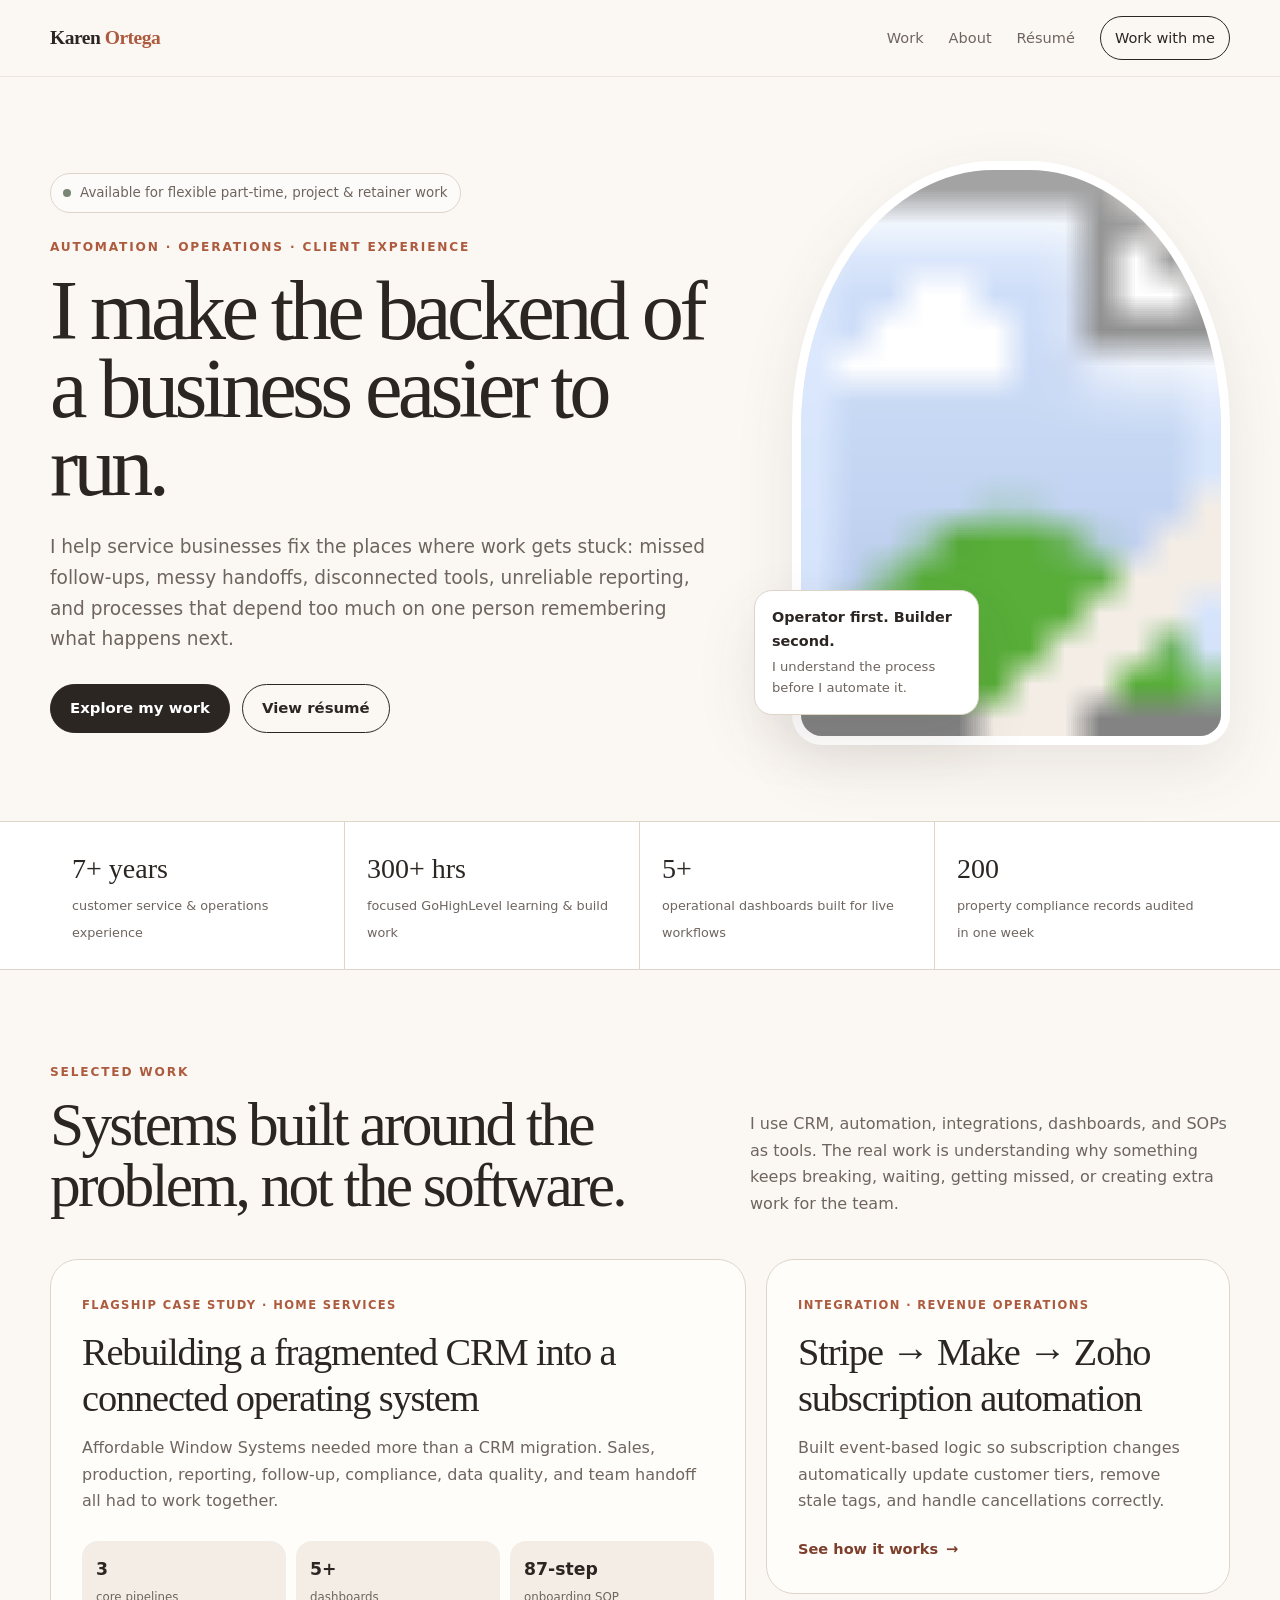
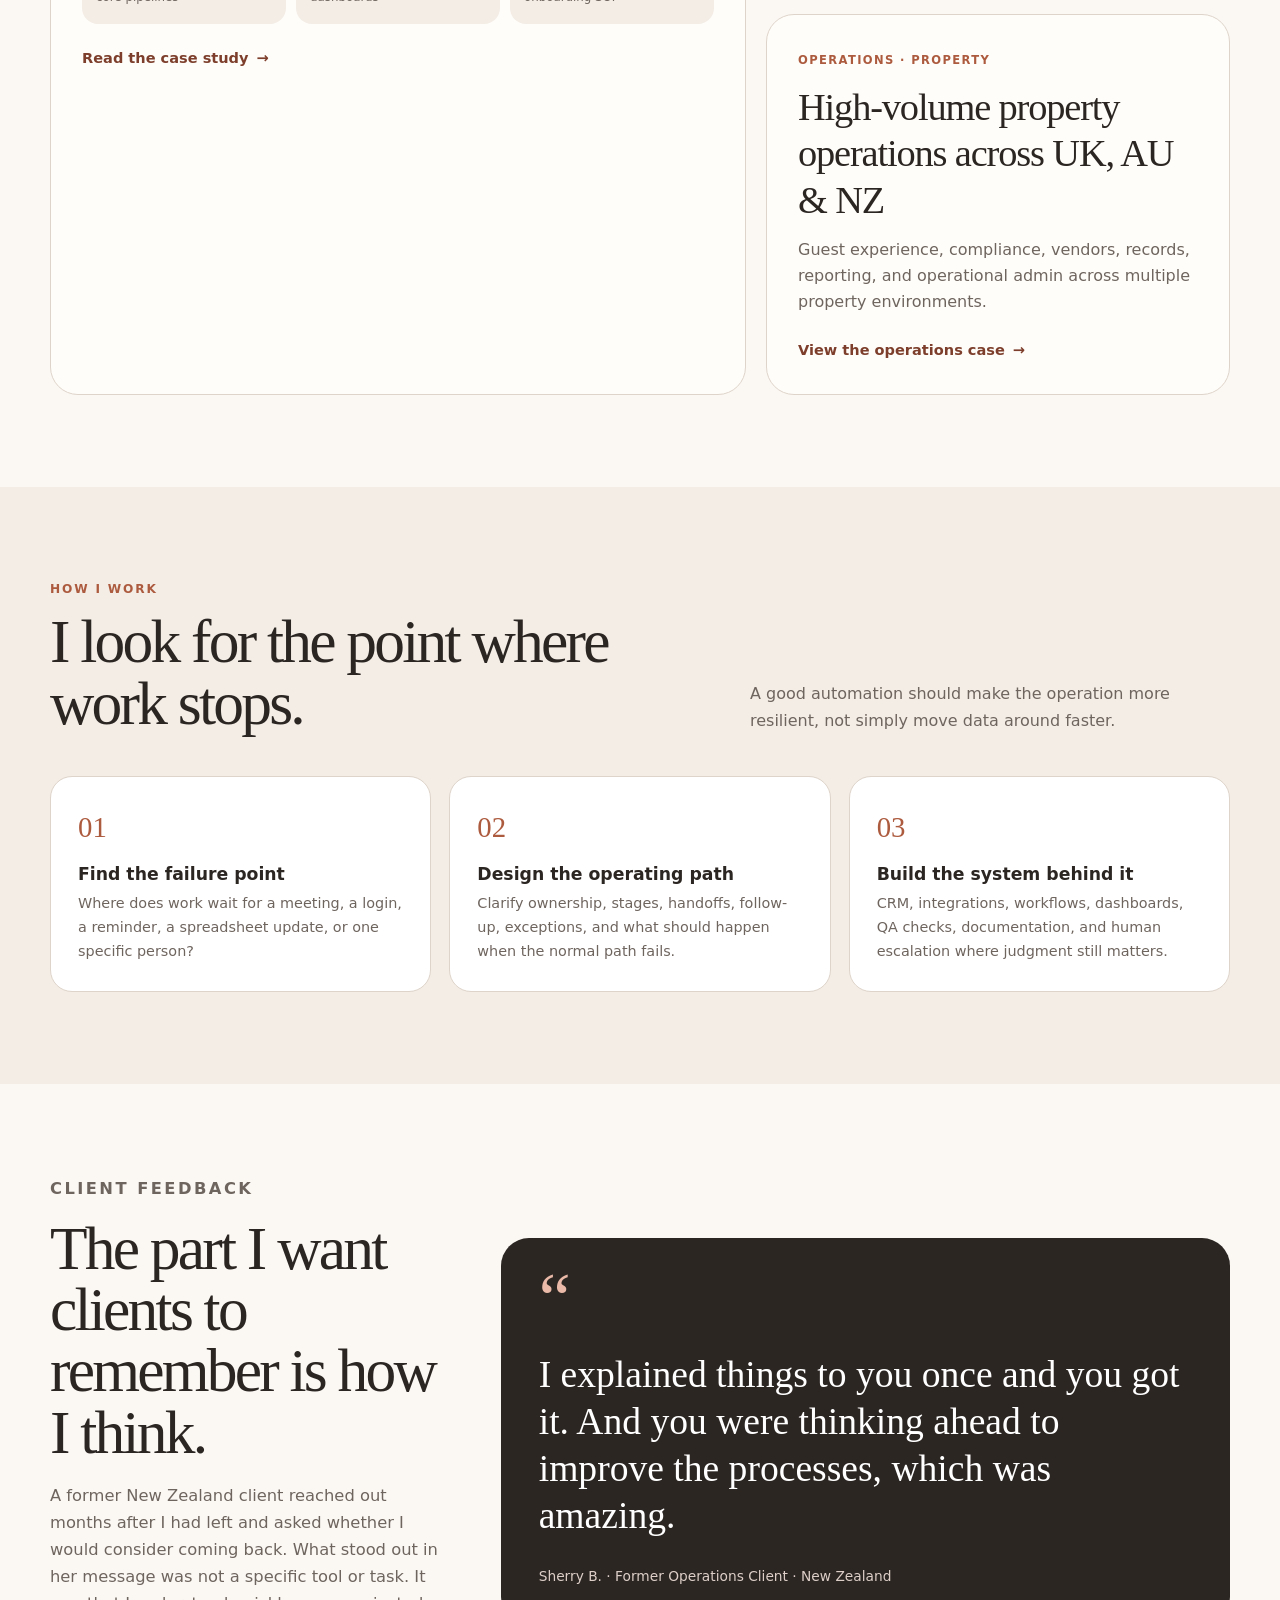
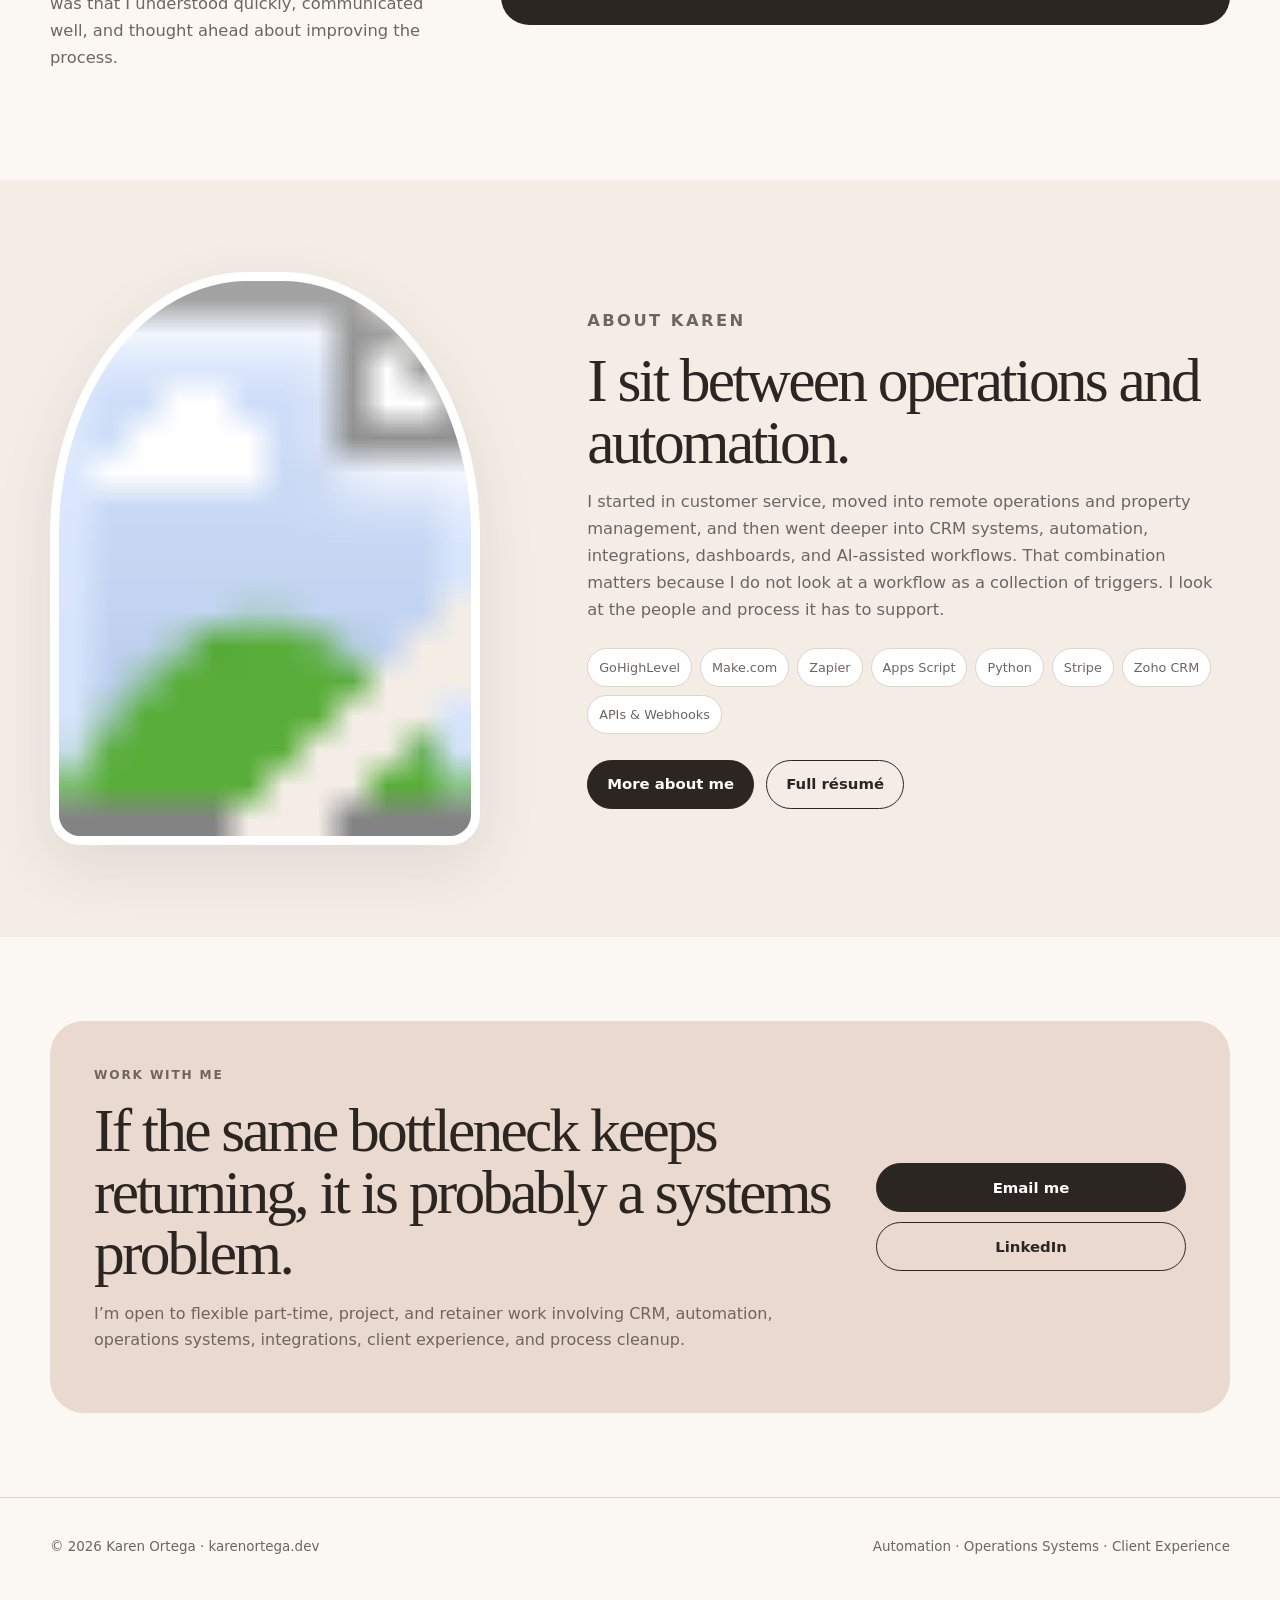
==== commit 4b37053c: "Rebuild homepage around personal brand and case studies" ====
--- a/index.html
+++ b/index.html
@@ -3,8 +3,8 @@
 <head>
   <meta charset="UTF-8" />
   <meta name="viewport" content="width=device-width, initial-scale=1.0" />
-  <meta name="description" content="Karen Ortega designs CRM automation and operations systems that remove bottlenecks, improve client experience, and keep work moving." />
-  <meta name="theme-color" content="#08101d" />
+  <meta name="description" content="Karen Ortega builds practical CRM automation and operations systems that remove bottlenecks, improve client experience, and keep work moving." />
+  <meta name="theme-color" content="#fbf8f4" />
   <meta property="og:title" content="Karen Ortega | Automation & Operations Systems" />
   <meta property="og:description" content="Case studies in CRM rebuilds, automation, integrations, dashboards, client experience, and operations systems." />
   <meta property="og:type" content="website" />
@@ -16,164 +16,184 @@
 <body>
   <header class="site-header">
     <div class="container nav-wrap">
-      <a class="brand" href="#top">Karen<span>Ortega</span></a>
+      <a class="brand" href="index.html">Karen <span>Ortega</span></a>
       <nav class="nav" aria-label="Main navigation">
-        <a href="#work">Case Studies</a>
-        <a href="#proof">Proof</a>
-        <a href="#about">About</a>
+        <a href="work.html">Work</a>
+        <a href="about.html">About</a>
+        <a href="resume.html">Résumé</a>
         <a href="#contact" class="nav-cta">Work with me</a>
       </nav>
     </div>
   </header>
 
-  <main id="top">
+  <main>
     <section class="hero">
       <div class="container hero-grid">
         <div>
-          <div class="availability"><span></span> Open to flexible part-time, project & retainer work</div>
-          <p class="kicker">AUTOMATION · OPERATIONS · CLIENT EXPERIENCE</p>
-          <h1>I build systems that keep work moving.</h1>
-          <p class="hero-copy">When a meeting is missed, a login never arrives, a lead is not followed up, or one person becomes unavailable, operations should not freeze. I find those bottlenecks and build the CRM, automation, handoffs, dashboards, and SOPs that keep the business moving.</p>
+          <div class="availability"><span></span> Available for flexible part-time, project & retainer work</div>
+          <p class="eyebrow">Automation · Operations · Client Experience</p>
+          <h1>I make the backend of a business easier to run.</h1>
+          <p class="hero-copy">I help service businesses fix the places where work gets stuck: missed follow-ups, messy handoffs, disconnected tools, unreliable reporting, and processes that depend too much on one person remembering what happens next.</p>
           <div class="button-row">
-            <a class="btn primary" href="#work">See the case studies</a>
+            <a class="btn primary" href="work.html">Explore my work</a>
             <a class="btn secondary" href="resume.html">View résumé</a>
-          </div>
-          <div class="proof-bar" aria-label="Selected proof points">
-            <div><strong>7+ yrs</strong><span>customer service & operations</span></div>
-            <div><strong>300+ hrs</strong><span>focused GHL build experience</span></div>
-            <div><strong>5+</strong><span>live operational dashboards</span></div>
-            <div><strong>200</strong><span>records audited in 1 week</span></div>
           </div>
         </div>
 
-        <aside class="hero-panel">
-          <p class="panel-label">HOW I THINK</p>
-          <h2>Automation is the last step, not the first.</h2>
-          <div class="mini-case"><span>01</span><div><strong>Find the operational failure point</strong><p>Where does work wait for a person, a reminder, a spreadsheet, or missing information?</p></div></div>
-          <div class="mini-case"><span>02</span><div><strong>Design a clearer operating path</strong><p>Define ownership, stages, handoffs, exceptions, follow-up, and what happens next.</p></div></div>
-          <div class="mini-case"><span>03</span><div><strong>Turn it into a system</strong><p>CRM, integrations, automations, dashboards, SOPs, checks, and human escalation where needed.</p></div></div>
-          <blockquote class="micro-quote">“The goal is not more automation. The goal is less operational drag.”</blockquote>
-        </aside>
+        <div class="portrait-wrap">
+          <div class="portrait-frame">
+            <img src="assets/karen-headshot.svg" alt="Karen Ortega in professional business attire" />
+          </div>
+          <div class="portrait-note">
+            <strong>Operator first. Builder second.</strong>
+            I understand the process before I automate it.
+          </div>
+        </div>
+      </div>
+    </section>
+
+    <section class="proof-strip" aria-label="Experience highlights">
+      <div class="container proof-row">
+        <div class="proof-item"><strong>7+ years</strong><span>customer service & operations experience</span></div>
+        <div class="proof-item"><strong>300+ hrs</strong><span>focused GoHighLevel learning & build work</span></div>
+        <div class="proof-item"><strong>5+</strong><span>operational dashboards built for live workflows</span></div>
+        <div class="proof-item"><strong>200</strong><span>property compliance records audited in one week</span></div>
       </div>
     </section>
 
     <section class="section" id="work">
       <div class="container">
         <div class="section-heading">
-          <div><p class="kicker">SELECTED CASE STUDIES</p><h2>Proof, not a tool list.</h2></div>
-          <p>Each project starts with an operational problem. The software is simply the machinery used to solve it.</p>
+          <div>
+            <p class="kicker">Selected work</p>
+            <h2>Systems built around the problem, not the software.</h2>
+          </div>
+          <p>I use CRM, automation, integrations, dashboards, and SOPs as tools. The real work is understanding why something keeps breaking, waiting, getting missed, or creating extra work for the team.</p>
         </div>
 
-        <article class="case-study featured-case">
-          <div class="case-copy">
-            <div class="case-top"><span class="case-tag">Affordable Window Systems · Florida Home Services</span><span class="status">CRM + OPERATIONS REBUILD</span></div>
-            <h3>Replacing a fragmented legacy CRM with a connected operating system</h3>
-            <p class="case-intro">The business was moving away from MarketSharp and needed more than a database replacement. Sales, production, reporting, follow-up, data quality, and handoff logic all needed to work together.</p>
-            <div class="case-columns">
-              <div><p class="case-label">THE PROBLEM</p><p>Fragmented workflows, duplicated records, limited reporting visibility, migration risk, and operational knowledge spread across people and tools.</p></div>
-              <div><p class="case-label">WHAT I BUILT</p><p>Three core GoHighLevel pipelines, automated workflow logic, consent controls, duplicate suppression, Google Sheets and Apps Script data flows, Python QA checks, dashboards, and an 87-step onboarding SOP.</p></div>
-              <div><p class="case-label">THE RESULT</p><p>A more centralized operating system for sales and post-contract work, with repeatable reporting and clearer handoff documentation for the team.</p></div>
+        <div class="work-grid">
+          <a class="work-card large" href="case-studies/affordable-window-systems.html">
+            <div class="work-inner">
+              <span class="work-tag">Flagship case study · Home services</span>
+              <h3>Rebuilding a fragmented CRM into a connected operating system</h3>
+              <p>Affordable Window Systems needed more than a CRM migration. Sales, production, reporting, follow-up, compliance, data quality, and team handoff all had to work together.</p>
+              <div class="metric-row">
+                <div class="metric"><strong>3</strong><span>core pipelines</span></div>
+                <div class="metric"><strong>5+</strong><span>dashboards</span></div>
+                <div class="metric"><strong>87-step</strong><span>onboarding SOP</span></div>
+              </div>
+              <span class="work-link">Read the case study</span>
             </div>
-            <div class="metrics">
-              <div><strong>3</strong><span>core pipelines</span></div><div><strong>5+</strong><span>operational dashboards</span></div><div><strong>87-step</strong><span>onboarding SOP</span></div><div><strong>3,800+</strong><span>contacts in email journey scope</span></div>
+          </a>
+
+          <a class="work-card" href="case-studies/stripe-zoho.html">
+            <div class="work-inner">
+              <span class="work-tag">Integration · Revenue operations</span>
+              <h3>Stripe → Make → Zoho subscription automation</h3>
+              <p>Built event-based logic so subscription changes automatically update customer tiers, remove stale tags, and handle cancellations correctly.</p>
+              <span class="work-link">See how it works</span>
             </div>
-            <div class="case-footer"><span>GoHighLevel</span><span>Make.com</span><span>Google Sheets</span><span>Apps Script</span><span>Python</span><span>Voice AI</span></div>
+          </a>
+
+          <a class="work-card" href="case-studies/property-operations.html">
+            <div class="work-inner">
+              <span class="work-tag">Operations · Property</span>
+              <h3>High-volume property operations across UK, AU & NZ</h3>
+              <p>Guest experience, compliance, vendors, records, reporting, and operational admin across multiple property environments.</p>
+              <span class="work-link">View the operations case</span>
+            </div>
+          </a>
+        </div>
+      </div>
+    </section>
+
+    <section class="section soft">
+      <div class="container">
+        <div class="section-heading">
+          <div>
+            <p class="kicker">How I work</p>
+            <h2>I look for the point where work stops.</h2>
           </div>
-          <div class="case-visual visual-proof" aria-label="Dashboard portfolio summary">
-            <p class="case-label">DASHBOARD SYSTEM</p>
-            <div class="visual-metric"><span>Sales</span><strong>Live pipeline visibility</strong></div>
-            <div class="visual-metric"><span>Production</span><strong>Active job tracking</strong></div>
-            <div class="visual-metric"><span>Finance</span><strong>Balance due + job cost</strong></div>
-            <div class="visual-metric"><span>Team</span><strong>Commission reporting</strong></div>
-            <div class="visual-metric"><span>Revenue</span><strong>Service revenue visibility</strong></div>
-            <p class="visual-note">Embedded operational reporting built around how the business actually runs.</p>
-          </div>
-        </article>
-
-        <div class="case-grid second-row">
-          <article class="case-card">
-            <div class="case-top"><span class="case-tag">Stripe → Make → Zoho CRM</span><span class="status">INTEGRATION</span></div>
-            <h3>Turning subscription events into reliable CRM updates</h3>
-            <div class="case-stack">
-              <div><p class="case-label">Problem</p><p>Subscription changes needed to update the correct customer tier without leaving stale tags or requiring manual CRM cleanup.</p></div>
-              <div><p class="case-label">System</p><p>Event-based routing for subscription created, updated, and deleted events. The flow derives the plan, updates Zoho, removes old tiers, applies the correct tier, and handles cancellations.</p></div>
-              <div><p class="case-label">Outcome</p><p>Correct tier tagging became automatic, giving the CRM a cleaner subscription state to work from.</p></div>
-            </div>
-            <div class="case-footer"><span>Stripe</span><span>Make.com</span><span>Zoho CRM</span><span>Routers</span><span>API logic</span></div>
-          </article>
-
-          <article class="case-card visual-card">
-            <div class="case-top"><span class="case-tag">Automation Reliability</span><span class="status">QA + MONITORING</span></div>
-            <h3>Building systems that can surface problems before they become customer problems</h3>
-            <p>For live automation, the work is not finished when the workflow turns green. I build checks around missing records, failed updates, incorrect tags, duplicate data, and reporting gaps so issues can be caught earlier.</p>
-            <div class="automation-proof">
-              <span>01 · Detect</span><span>02 · Flag</span><span>03 · Diagnose</span><span>04 · Recover</span>
-            </div>
-            <div class="case-footer"><span>Python</span><span>Error handling</span><span>Health checks</span><span>SOPs</span></div>
-          </article>
+          <p>A good automation should make the operation more resilient, not simply move data around faster.</p>
         </div>
 
-        <div class="case-grid">
-          <article class="case-card">
-            <div class="case-top"><span class="case-tag">Property Operations · UK / AU / NZ</span><span class="status">OPERATIONS</span></div>
-            <h3>Managing high-volume property workflows without losing the human side</h3>
-            <p>Handled guest communication, bookings, cleaners, vendors, maintenance, compliance, records, and owner updates across different property environments.</p>
-            <div class="metrics compact"><div><strong>130</strong><span>AU properties supported</span></div><div><strong>200</strong><span>records audited in 1 week</span></div><div><strong>6 months</strong><span>long-stay booking secured</span></div></div>
+        <div class="process-grid">
+          <article class="process-card">
+            <span class="process-num">01</span>
+            <h3>Find the failure point</h3>
+            <p>Where does work wait for a meeting, a login, a reminder, a spreadsheet update, or one specific person?</p>
           </article>
-          <article class="case-card">
-            <div class="case-top"><span class="case-tag">Client Reporting Product</span><span class="status">SYSTEM DESIGN</span></div>
-            <h3>Designing a reporting portal to replace repetitive manual updates</h3>
-            <p>Developed the concept and system design for StayReports, a secure client portal for property managers and serviced accommodation owners, covering bookings, revenue, occupancy, maintenance notes, and guest feedback.</p>
-            <div class="case-footer"><span>Product thinking</span><span>Database design</span><span>Reporting logic</span><span>Client access</span></div>
+          <article class="process-card">
+            <span class="process-num">02</span>
+            <h3>Design the operating path</h3>
+            <p>Clarify ownership, stages, handoffs, follow-up, exceptions, and what should happen when the normal path fails.</p>
+          </article>
+          <article class="process-card">
+            <span class="process-num">03</span>
+            <h3>Build the system behind it</h3>
+            <p>CRM, integrations, workflows, dashboards, QA checks, documentation, and human escalation where judgment still matters.</p>
           </article>
         </div>
       </div>
     </section>
 
-    <section class="section proof-section" id="proof">
-      <div class="container">
-        <div class="section-heading">
-          <div><p class="kicker">CLIENT TRUST</p><h2>Authority is what people trust you to own.</h2></div>
-          <p>The best proof is what clients trusted me to own, what they asked me to improve, and whether they wanted to work with me again.</p>
+    <section class="section">
+      <div class="container testimonial">
+        <div class="quote-context">
+          <p class="kicker">Client feedback</p>
+          <h2>The part I want clients to remember is how I think.</h2>
+          <p>A former New Zealand client reached out months after I had left and asked whether I would consider coming back. What stood out in her message was not a specific tool or task. It was that I understood quickly, communicated well, and thought ahead about improving the process.</p>
         </div>
-        <div class="trust-grid">
-          <article class="testimonial-card">
-            <span class="quote-mark">“</span>
-            <blockquote>I explained things to you once and you got it. And you were thinking ahead to improve the processes, which was amazing.</blockquote>
-            <p class="attribution">Sherry B. · Former Operations Client · New Zealand</p>
-            <p class="context">After I had left the role and she had worked with another VA for several months, Sherry reached out and asked whether I would consider coming back full-time or part-time.</p>
-          </article>
-          <article class="trust-card"><p class="case-label">RE-HIRE SIGNAL</p><h3>Asked to come back after moving on.</h3><p>The reason she gave was not simply task completion. She specifically valued fast understanding, clear communication, and the habit of thinking ahead about how the operation could work better.</p></article>
-          <article class="trust-card"><p class="case-label">REPEAT TRUST</p><h3>From one company build into the next business.</h3><p>After the Affordable Window Systems build, my systems and dashboard work continued into CReV, the new business built from the owner's operating experience.</p></article>
+        <div class="quote-panel">
+          <span class="quote-mark">“</span>
+          <blockquote>I explained things to you once and you got it. And you were thinking ahead to improve the processes, which was amazing.</blockquote>
+          <p class="attribution">Sherry B. · Former Operations Client · New Zealand</p>
         </div>
       </div>
     </section>
 
-    <section class="section alt" id="about">
-      <div class="container about-grid">
-        <div>
-          <p class="kicker">ABOUT</p>
+    <section class="section soft">
+      <div class="container about-preview">
+        <div class="portrait-frame" style="max-width:430px">
+          <img src="assets/karen-headshot.svg" alt="Karen Ortega professional portrait" loading="lazy" />
+        </div>
+        <div class="about-copy">
+          <p class="kicker">About Karen</p>
           <h2>I sit between operations and automation.</h2>
-          <p class="about-lead">That is useful because I can understand the messy real-world process before touching the workflow builder.</p>
-          <p>I started in customer service, moved into remote operations and property management, then went deeper into CRM, automation, systems integration, dashboards, and AI-assisted workflows. I still think like an operator: what can fail, who owns the next step, what happens when someone is unavailable, and how do we make the process easier to run tomorrow?</p>
-          <div class="button-row about-buttons"><a class="btn primary" href="resume.html">View full résumé</a><a class="btn secondary" href="https://www.linkedin.com/in/karenortega0608" target="_blank" rel="noreferrer">LinkedIn</a></div>
+          <p>I started in customer service, moved into remote operations and property management, and then went deeper into CRM systems, automation, integrations, dashboards, and AI-assisted workflows. That combination matters because I do not look at a workflow as a collection of triggers. I look at the people and process it has to support.</p>
+          <div class="stack-list" aria-label="Core tools">
+            <span class="chip">GoHighLevel</span><span class="chip">Make.com</span><span class="chip">Zapier</span><span class="chip">Apps Script</span><span class="chip">Python</span><span class="chip">Stripe</span><span class="chip">Zoho CRM</span><span class="chip">APIs & Webhooks</span>
+          </div>
+          <div class="button-row" style="margin-top:26px">
+            <a class="btn primary" href="about.html">More about me</a>
+            <a class="btn secondary" href="resume.html">Full résumé</a>
+          </div>
         </div>
-        <aside class="skill-panel">
-          <h3>Core stack</h3>
-          <div class="chips"><span>GoHighLevel</span><span>Make.com</span><span>Zapier</span><span>Apps Script</span><span>Python</span><span>Stripe</span><span>Zoho CRM</span><span>Google Sheets</span><span>APIs</span><span>Webhooks</span><span>Pipedrive</span><span>Airtable</span><span>ClickUp</span><span>Notion</span><span>Shopify</span><span>Ecwid</span></div>
-          <h3 class="space-top">Best-fit work</h3>
-          <div class="fit-list"><p>CRM + automation builds</p><p>Operations systems cleanup</p><p>Client onboarding architecture</p><p>Integrations + data flow</p><p>Dashboards + automation QA</p><p>Flexible UK-friendly remote work</p></div>
-        </aside>
       </div>
     </section>
 
-    <section class="section contact-section" id="contact">
-      <div class="container"><div class="contact-card">
-        <div><p class="kicker">WORK WITH ME</p><h2>If your business keeps stopping at the same bottleneck, that is probably a systems problem.</h2><p>I’m available for flexible part-time, project, and retainer work involving automation, operations, integrations, CRM, client experience, and system cleanup.</p></div>
-        <div class="contact-actions"><a class="btn primary full" href="mailto:karenkeiraortega@gmail.com">Email Karen</a><a class="btn secondary full" href="https://www.linkedin.com/in/karenortega0608" target="_blank" rel="noreferrer">Connect on LinkedIn</a><span class="domain">karenortega.dev</span></div>
-      </div></div>
+    <section class="cta-section" id="contact">
+      <div class="container">
+        <div class="cta-card">
+          <div>
+            <p class="kicker">Work with me</p>
+            <h2>If the same bottleneck keeps returning, it is probably a systems problem.</h2>
+            <p>I’m open to flexible part-time, project, and retainer work involving CRM, automation, operations systems, integrations, client experience, and process cleanup.</p>
+          </div>
+          <div class="cta-actions">
+            <a class="btn primary" href="mailto:hello@karenortega.dev">Email me</a>
+            <a class="btn secondary" href="https://www.linkedin.com/in/karenortega0608" target="_blank" rel="noreferrer">LinkedIn</a>
+          </div>
+        </div>
+      </div>
     </section>
   </main>
-  <footer><div class="container footer-row"><span>© 2026 Karen Ortega</span><span>Automation · Operations Systems · Client Experience</span></div></footer>
+
+  <footer>
+    <div class="container footer-row">
+      <span>© 2026 Karen Ortega · karenortega.dev</span>
+      <span>Automation · Operations Systems · Client Experience</span>
+    </div>
+  </footer>
 </body>
 </html>
--- a/assets/styles.css
+++ b/assets/styles.css
@@ -1,11 +1,107 @@
-:root{--bg:#07101c;--panel:#0d1726;--panel2:#111f31;--text:#f4f7fb;--muted:#9eacc0;--line:rgba(255,255,255,.095);--mint:#79e6c4;--blue:#91b8ff;--warm:#f3cb7a;--max:1180px;--radius:24px}
-*{box-sizing:border-box}html{scroll-behavior:smooth}body{margin:0;font-family:Inter,ui-sans-serif,system-ui,-apple-system,BlinkMacSystemFont,"Segoe UI",sans-serif;background:radial-gradient(circle at 8% 3%,rgba(145,184,255,.14),transparent 28%),radial-gradient(circle at 92% 12%,rgba(121,230,196,.10),transparent 23%),var(--bg);color:var(--text);line-height:1.65}a{color:inherit;text-decoration:none}img{max-width:100%;display:block}.container{width:min(var(--max),calc(100% - 38px));margin:auto}.site-header{position:sticky;top:0;z-index:50;background:rgba(7,16,28,.84);backdrop-filter:blur(18px);border-bottom:1px solid var(--line)}.nav-wrap{min-height:72px;display:flex;align-items:center;justify-content:space-between;gap:20px}.brand{font-weight:900;letter-spacing:-.02em;font-size:1.04rem}.brand span{color:var(--mint)}.nav{display:flex;align-items:center;gap:24px;color:var(--muted);font-size:.92rem}.nav a:hover{color:var(--text)}.nav-cta{border:1px solid var(--line);padding:8px 12px;border-radius:12px;color:var(--text)!important;background:rgba(255,255,255,.03)}
-.hero{padding:94px 0 72px}.hero-grid{display:grid;grid-template-columns:1.18fr .82fr;gap:42px;align-items:center}.availability{display:inline-flex;align-items:center;gap:10px;border:1px solid var(--line);border-radius:999px;padding:8px 12px;color:#cbd6e6;background:rgba(255,255,255,.025);font-size:.86rem}.availability span{width:8px;height:8px;border-radius:50%;background:var(--mint);box-shadow:0 0 0 5px rgba(121,230,196,.10)}.kicker{font-size:.77rem;font-weight:850;letter-spacing:.14em;color:var(--mint);margin:22px 0 10px}h1{font-size:clamp(3.1rem,7vw,6.7rem);line-height:.94;letter-spacing:-.065em;margin:0 0 25px;max-width:900px}.hero-copy{font-size:1.13rem;color:var(--muted);max-width:790px;margin:0 0 28px}.button-row{display:flex;gap:12px;flex-wrap:wrap}.btn{display:inline-flex;min-height:48px;padding:0 18px;align-items:center;justify-content:center;border-radius:14px;font-weight:800;border:1px solid var(--line);transition:.2s}.btn:hover{transform:translateY(-2px)}.primary{background:linear-gradient(135deg,var(--mint),#a0f2d8);color:#061016;border-color:transparent}.secondary{background:rgba(255,255,255,.035)}.proof-bar{display:grid;grid-template-columns:repeat(4,1fr);gap:10px;margin-top:34px}.proof-bar div{border-top:1px solid var(--line);padding-top:13px}.proof-bar strong{display:block;font-size:1.02rem}.proof-bar span{color:var(--muted);font-size:.75rem;line-height:1.35;display:block;margin-top:2px}.hero-panel{border:1px solid var(--line);background:linear-gradient(180deg,rgba(255,255,255,.055),rgba(255,255,255,.02));padding:28px;border-radius:28px;box-shadow:0 30px 80px rgba(0,0,0,.28)}.panel-label,.case-label{font-size:.71rem;letter-spacing:.14em;font-weight:850;color:var(--blue);margin:0 0 8px}.hero-panel h2{font-size:1.75rem;line-height:1.15;margin:0 0 20px;letter-spacing:-.03em}.mini-case{display:grid;grid-template-columns:42px 1fr;gap:12px;border-top:1px solid var(--line);padding:16px 0}.mini-case>span{width:34px;height:34px;border-radius:10px;background:rgba(121,230,196,.08);display:grid;place-items:center;color:var(--mint);font-size:.8rem;font-weight:800}.mini-case strong{font-size:.98rem}.mini-case p{margin:3px 0 0;color:var(--muted);font-size:.9rem}.micro-quote{margin:8px 0 0;border-left:2px solid var(--mint);padding:8px 0 8px 15px;color:#d9e2ee;font-size:.9rem;font-style:italic}
-.section{padding:82px 0}.alt,.proof-section{background:rgba(255,255,255,.018);border-top:1px solid var(--line);border-bottom:1px solid var(--line)}.section-heading{display:flex;justify-content:space-between;gap:36px;align-items:end;margin-bottom:34px}.section-heading>p{max-width:590px;color:var(--muted);margin:0}.section-heading .kicker{margin:0 0 8px}h2{font-size:clamp(2.2rem,4vw,4rem);letter-spacing:-.045em;line-height:1;margin:0}
-.case-study,.case-card,.testimonial-card,.trust-card,.skill-panel{border:1px solid var(--line);background:linear-gradient(180deg,var(--panel),var(--panel2));border-radius:var(--radius)}.featured-case{display:grid;grid-template-columns:1.08fr .92fr;overflow:hidden;margin-bottom:18px;background:linear-gradient(135deg,rgba(145,184,255,.08),rgba(121,230,196,.045))}.case-copy{padding:30px}.case-top{display:flex;justify-content:space-between;gap:12px;align-items:center}.case-tag{font-size:.75rem;letter-spacing:.08em;text-transform:uppercase;color:var(--mint);font-weight:850}.status{font-size:.7rem;color:var(--muted);letter-spacing:.08em}.case-study h3,.case-card h3{font-size:clamp(1.5rem,3vw,2.1rem);line-height:1.15;letter-spacing:-.035em;margin:17px 0 12px}.case-intro,.case-card>p,.case-stack p,.case-columns p{color:var(--muted);margin:0}.case-columns{display:grid;grid-template-columns:repeat(3,1fr);gap:16px;margin:28px 0}.case-columns>div{border-top:1px solid var(--line);padding-top:14px}.case-columns p:last-child{font-size:.9rem}.metrics{display:grid;grid-template-columns:repeat(4,1fr);gap:10px;margin:22px 0}.metrics div{border:1px solid var(--line);background:rgba(255,255,255,.025);border-radius:14px;padding:14px}.metrics strong{display:block;font-size:1.2rem}.metrics span{font-size:.74rem;color:var(--muted);line-height:1.3;display:block}.compact{grid-template-columns:repeat(3,1fr);margin-bottom:0}.case-footer,.chips{display:flex;gap:8px;flex-wrap:wrap}.case-footer{margin-top:22px}.case-footer span,.chips span{border:1px solid var(--line);background:rgba(255,255,255,.025);border-radius:999px;padding:7px 10px;color:#c9d3e2;font-size:.79rem}.case-visual{margin:0;background:#06101a;min-height:100%;display:flex;flex-direction:column;justify-content:center;border-left:1px solid var(--line)}.case-visual img{width:100%;height:100%;object-fit:cover;object-position:center}.case-visual figcaption{padding:12px 16px;color:var(--muted);font-size:.77rem;border-top:1px solid var(--line)}.case-grid{display:grid;grid-template-columns:1fr 1fr;gap:18px;margin-top:18px}.case-card{padding:28px}.case-stack{display:grid;gap:16px;margin-top:22px}.case-stack>div{border-top:1px solid var(--line);padding-top:14px}.case-stack p:last-child{font-size:.92rem}.visual-card img{margin-top:22px;border-radius:16px;border:1px solid var(--line);aspect-ratio:16/9;object-fit:cover}
-.trust-grid{display:grid;grid-template-columns:1.15fr .925fr .925fr;gap:18px}.testimonial-card,.trust-card{padding:28px}.quote-mark{font-size:4rem;line-height:.6;color:var(--mint);display:block;margin-bottom:16px}.testimonial-card blockquote{font-size:1.45rem;line-height:1.35;letter-spacing:-.02em;margin:0}.attribution{color:var(--text);font-weight:750;margin:22px 0 2px}.context,.trust-card p{color:var(--muted);font-size:.9rem}.trust-card h3{font-size:1.35rem;line-height:1.2;margin:12px 0 10px}.trust-card .case-label{color:var(--warm)}
-.about-grid{display:grid;grid-template-columns:1fr 360px;gap:40px;align-items:start}.about-lead{font-size:1.2rem;color:#dce5f1;max-width:760px}.about-grid>div>p:not(.kicker):not(.about-lead){color:var(--muted);max-width:780px}.about-buttons{margin-top:25px}.skill-panel{padding:26px}.skill-panel h3{margin:0 0 12px}.space-top{margin-top:28px!important}.fit-list p{margin:0 0 7px;color:#cbd5e4;border-bottom:1px solid var(--line);padding-bottom:7px;font-size:.92rem}
-.contact-section{padding-top:55px}.contact-card{border:1px solid var(--line);border-radius:28px;padding:34px;background:linear-gradient(135deg,rgba(145,184,255,.12),rgba(121,230,196,.08));display:grid;grid-template-columns:1fr 300px;gap:32px;align-items:center}.contact-card .kicker{margin-top:0}.contact-card h2{max-width:820px}.contact-card p{color:var(--muted);max-width:780px}.contact-actions{display:grid;gap:10px}.full{width:100%}.domain{text-align:center;color:var(--muted);font-size:.82rem;margin-top:4px}footer{padding:34px 0 44px;color:var(--muted);font-size:.86rem}.footer-row{display:flex;justify-content:space-between;gap:18px;border-top:1px solid var(--line);padding-top:24px}
-@media(max-width:980px){.hero-grid,.featured-case,.about-grid,.contact-card{grid-template-columns:1fr}.featured-case .case-visual{border-left:0;border-top:1px solid var(--line);max-height:480px}.proof-bar{grid-template-columns:repeat(2,1fr)}.case-columns{grid-template-columns:1fr}.trust-grid{grid-template-columns:1fr}.case-visual img{height:auto}.about-grid{gap:18px}}
-@media(max-width:760px){.hero{padding-top:64px}.nav a:not(.nav-cta){display:none}.case-grid{grid-template-columns:1fr}.metrics,.compact{grid-template-columns:1fr 1fr}.section-heading{align-items:start;flex-direction:column}.proof-bar{grid-template-columns:1fr 1fr}.footer-row{flex-direction:column}.case-copy,.case-card,.testimonial-card,.trust-card,.skill-panel,.contact-card{padding:22px}.case-top{align-items:flex-start;flex-direction:column}.hero-panel{padding:22px}}
-@media(max-width:480px){.proof-bar,.metrics,.compact{grid-template-columns:1fr}.container{width:min(var(--max),calc(100% - 28px))}h1{font-size:3.2rem}}
+:root{
+  --paper:#fbf8f4;
+  --paper-2:#f3ede6;
+  --card:#fffdf9;
+  --ink:#2c2623;
+  --muted:#6f655f;
+  --line:#ded4ca;
+  --accent:#ad5b3f;
+  --accent-dark:#7d3f2c;
+  --sage:#778675;
+  --soft:#ead9ce;
+  --max:1180px;
+  --radius:28px;
+  --shadow:0 22px 60px rgba(65,45,35,.10);
+}
+*{box-sizing:border-box}
+html{scroll-behavior:smooth}
+body{margin:0;background:var(--paper);color:var(--ink);font-family:Inter,ui-sans-serif,system-ui,-apple-system,BlinkMacSystemFont,"Segoe UI",sans-serif;line-height:1.65}
+a{color:inherit;text-decoration:none}
+img{display:block;max-width:100%}
+.container{width:min(var(--max),calc(100% - 40px));margin:auto}
+.serif,h1,h2,.display{font-family:Georgia,"Times New Roman",serif}
+.site-header{position:sticky;top:0;z-index:50;background:rgba(251,248,244,.92);backdrop-filter:blur(16px);border-bottom:1px solid rgba(125,63,44,.10)}
+.nav-wrap{min-height:76px;display:flex;align-items:center;justify-content:space-between;gap:28px}
+.brand{font-family:Georgia,"Times New Roman",serif;font-size:1.22rem;font-weight:700;letter-spacing:-.025em}
+.brand span{color:var(--accent)}
+.nav{display:flex;align-items:center;gap:25px;color:var(--muted);font-size:.91rem}
+.nav a:hover{color:var(--accent-dark)}
+.nav-cta{border:1px solid var(--ink);padding:9px 14px;border-radius:999px;color:var(--ink)!important}
+.hero{padding:84px 0 76px;overflow:hidden}
+.hero-grid{display:grid;grid-template-columns:1.08fr .72fr;gap:72px;align-items:center}
+.eyebrow,.kicker{font-size:.76rem;font-weight:800;letter-spacing:.15em;text-transform:uppercase;color:var(--accent);margin:0 0 15px}
+.availability{display:inline-flex;align-items:center;gap:9px;padding:8px 12px;border:1px solid var(--line);border-radius:999px;background:rgba(255,255,255,.55);font-size:.84rem;color:var(--muted);margin-bottom:24px}
+.availability span{width:8px;height:8px;background:var(--sage);border-radius:50%}
+h1{font-size:clamp(3.45rem,6.6vw,6.7rem);line-height:.92;letter-spacing:-.055em;margin:0 0 27px;font-weight:500;max-width:840px}
+h2{font-size:clamp(2.35rem,4.8vw,4.55rem);line-height:1;letter-spacing:-.045em;margin:0;font-weight:500}
+h3{line-height:1.2}
+.hero-copy{font-size:1.16rem;max-width:720px;color:var(--muted);margin:0 0 29px}
+.button-row{display:flex;gap:12px;flex-wrap:wrap}
+.btn{display:inline-flex;align-items:center;justify-content:center;min-height:49px;padding:0 19px;border-radius:999px;font-weight:750;border:1px solid var(--ink);transition:.2s ease;font-size:.93rem}
+.btn:hover{transform:translateY(-2px);box-shadow:0 8px 22px rgba(65,45,35,.10)}
+.btn.primary{background:var(--ink);color:#fff;border-color:var(--ink)}
+.btn.secondary{background:transparent;color:var(--ink)}
+.btn.terracotta{background:var(--accent);border-color:var(--accent);color:#fff}
+.portrait-wrap{position:relative;max-width:470px;margin-left:auto}
+.portrait-frame{position:relative;border-radius:46% 46% 30px 30px;overflow:hidden;background:var(--paper-2);box-shadow:var(--shadow);aspect-ratio:3/4;border:9px solid #fff}
+.portrait-frame img{width:100%;height:100%;object-fit:cover;object-position:center top}
+.portrait-note{position:absolute;left:-38px;bottom:30px;max-width:225px;background:#fff;padding:15px 17px;border-radius:18px;box-shadow:var(--shadow);font-size:.82rem;color:var(--muted);border:1px solid var(--line)}
+.portrait-note strong{color:var(--ink);display:block;font-size:.9rem;margin-bottom:2px}
+.proof-strip{border-top:1px solid var(--line);border-bottom:1px solid var(--line);background:#fff}
+.proof-row{display:grid;grid-template-columns:repeat(4,1fr)}
+.proof-item{padding:24px 22px;border-right:1px solid var(--line)}
+.proof-item:last-child{border-right:0}
+.proof-item strong{display:block;font-family:Georgia,"Times New Roman",serif;font-size:1.75rem;font-weight:500}
+.proof-item span{color:var(--muted);font-size:.8rem}
+.section{padding:92px 0}
+.section.soft{background:var(--paper-2)}
+.section-heading{display:grid;grid-template-columns:1fr .75fr;gap:60px;align-items:end;margin-bottom:42px}
+.section-heading>p{margin:0;color:var(--muted);max-width:590px}
+.section-heading .kicker{margin-bottom:12px}
+.work-grid{display:grid;grid-template-columns:1.2fr .8fr;gap:20px}
+.work-card{background:var(--card);border:1px solid var(--line);border-radius:var(--radius);overflow:hidden;min-height:100%;transition:.2s ease}
+.work-card:hover{transform:translateY(-3px);box-shadow:var(--shadow)}
+.work-card.large{grid-row:span 2}
+.work-inner{padding:31px}
+.work-card h3{font-family:Georgia,"Times New Roman",serif;font-size:clamp(1.75rem,3vw,2.65rem);font-weight:500;letter-spacing:-.03em;margin:12px 0 14px}
+.work-card p{color:var(--muted);margin:0}
+.work-tag{font-size:.72rem;text-transform:uppercase;letter-spacing:.12em;font-weight:800;color:var(--accent)}
+.work-link{display:inline-flex;gap:8px;align-items:center;margin-top:22px;font-weight:750;font-size:.91rem;color:var(--accent-dark)}
+.work-link:after{content:"→";transition:.2s}.work-card:hover .work-link:after{transform:translateX(4px)}
+.metric-row{display:grid;grid-template-columns:repeat(3,1fr);gap:10px;margin-top:26px}
+.metric{background:var(--paper-2);padding:14px;border-radius:16px}
+.metric strong{display:block;font-size:1.08rem}.metric span{font-size:.74rem;color:var(--muted)}
+.process-grid{display:grid;grid-template-columns:repeat(3,1fr);gap:18px;margin-top:35px}
+.process-card{padding:27px;border:1px solid var(--line);border-radius:22px;background:#fff}
+.process-num{font-family:Georgia,"Times New Roman",serif;color:var(--accent);font-size:1.8rem}
+.process-card h3{margin:12px 0 8px;font-size:1.08rem}.process-card p{margin:0;color:var(--muted);font-size:.9rem}
+.testimonial{display:grid;grid-template-columns:.7fr 1.3fr;gap:58px;align-items:center}
+.quote-panel{background:var(--ink);color:#fff;padding:38px;border-radius:var(--radius)}
+.quote-mark{font-family:Georgia,"Times New Roman",serif;color:#eab9a8;font-size:4.5rem;line-height:.65}
+.quote-panel blockquote{font-family:Georgia,"Times New Roman",serif;font-size:clamp(1.6rem,3vw,2.35rem);line-height:1.25;margin:20px 0 25px;font-weight:400}
+.quote-panel .attribution{color:#ddcfc8;font-size:.86rem;margin:0}
+.quote-context h2{margin-bottom:20px}.quote-context p{color:var(--muted);font-size:1.02rem}
+.about-preview{display:grid;grid-template-columns:.85fr 1.15fr;gap:62px;align-items:center}
+.about-copy p{color:var(--muted);font-size:1.02rem}.about-copy .button-row{margin-top:24px}
+.stack-list{display:flex;gap:8px;flex-wrap:wrap;margin-top:24px}.chip{padding:8px 11px;border:1px solid var(--line);border-radius:999px;background:#fff;color:var(--muted);font-size:.8rem}
+.cta-section{padding:84px 0}
+.cta-card{display:grid;grid-template-columns:1fr 310px;gap:35px;align-items:center;background:var(--soft);border-radius:34px;padding:44px}
+.cta-card h2{max-width:790px}.cta-card p{color:var(--muted);max-width:690px}.cta-actions{display:grid;gap:10px}.cta-actions .btn{width:100%}
+footer{padding:38px 0 45px;border-top:1px solid var(--line);color:var(--muted);font-size:.84rem}
+.footer-row{display:flex;justify-content:space-between;gap:22px;align-items:center}
+.page-hero{padding:72px 0 56px}
+.page-hero .narrow{max-width:870px}
+.page-hero h1{font-size:clamp(3.2rem,6vw,6rem)}
+.page-lead{font-size:1.18rem;color:var(--muted);max-width:760px}
+.breadcrumbs{font-size:.8rem;color:var(--muted);margin-bottom:26px}.breadcrumbs a{color:var(--accent-dark)}
+.case-shell{display:grid;grid-template-columns:minmax(0,1fr) 310px;gap:54px;align-items:start}
+.case-body h2{font-size:clamp(2rem,3.8vw,3.4rem);margin:52px 0 18px}.case-body h3{font-size:1.2rem;margin:30px 0 8px}.case-body p,.case-body li{color:var(--muted)}.case-body ul{padding-left:22px}
+.case-sidebar{position:sticky;top:104px;border:1px solid var(--line);border-radius:22px;background:#fff;padding:24px}
+.case-sidebar h3{font-family:Georgia,"Times New Roman",serif;font-size:1.35rem;margin:0 0 15px}.case-sidebar dl{margin:0}.case-sidebar dt{font-size:.69rem;letter-spacing:.11em;text-transform:uppercase;color:var(--accent);font-weight:800;margin-top:15px}.case-sidebar dd{margin:2px 0 0;color:var(--muted);font-size:.9rem}
+.case-stats{display:grid;grid-template-columns:repeat(4,1fr);gap:12px;margin:35px 0}.stat{background:var(--paper-2);padding:18px;border-radius:18px}.stat strong{font-family:Georgia,"Times New Roman",serif;font-size:1.6rem;font-weight:500;display:block}.stat span{color:var(--muted);font-size:.77rem}
+.flow{display:grid;gap:10px;margin:22px 0}.flow-step{display:grid;grid-template-columns:42px 1fr;gap:14px;align-items:start;padding:16px;border:1px solid var(--line);border-radius:16px;background:#fff}.flow-step span{width:34px;height:34px;border-radius:50%;background:var(--soft);display:grid;place-items:center;color:var(--accent-dark);font-weight:800}.flow-step strong{display:block}.flow-step p{margin:3px 0 0;font-size:.9rem}
+.resume-page{padding:68px 0 90px}.resume-shell{max-width:920px;margin:auto}.resume-topline{display:flex;justify-content:space-between;gap:22px;align-items:center;margin-bottom:32px}.resume-head{margin-bottom:35px}.resume-head h1{font-size:clamp(3rem,6vw,5.4rem);margin-bottom:14px}.resume-head p{color:var(--muted)}.resume-section{border-top:1px solid var(--line);padding:27px 0}.resume-section h2{font-size:1.7rem;margin-bottom:15px}.resume-section h3{font-family:Georgia,"Times New Roman",serif;font-size:1.25rem;margin:18px 0 4px}.resume-section p,.resume-section li{color:var(--muted)}.resume-section ul{padding-left:21px}
+.two-col{display:grid;grid-template-columns:1fr 1fr;gap:36px}.mini-title{font-size:.75rem;text-transform:uppercase;letter-spacing:.12em;color:var(--accent);font-weight:800}
+@media(max-width:980px){.hero-grid,.section-heading,.testimonial,.about-preview,.cta-card,.case-shell{grid-template-columns:1fr}.portrait-wrap{margin:25px auto 0}.portrait-note{left:12px}.work-grid{grid-template-columns:1fr}.work-card.large{grid-row:auto}.case-sidebar{position:static}.proof-row{grid-template-columns:1fr 1fr}.proof-item:nth-child(2){border-right:0}.proof-item:nth-child(-n+2){border-bottom:1px solid var(--line)}.case-stats{grid-template-columns:1fr 1fr}}
+@media(max-width:760px){.container{width:min(var(--max),calc(100% - 28px))}.nav{gap:13px}.nav a:not(.nav-cta):not(.keep-mobile){display:none}.hero{padding-top:58px}.hero-grid{gap:38px}.portrait-wrap{max-width:370px}.portrait-note{position:relative;left:auto;bottom:auto;margin:-18px 14px 0}.proof-row,.process-grid,.metric-row,.two-col{grid-template-columns:1fr}.proof-item{border-right:0!important;border-bottom:1px solid var(--line)}.proof-item:last-child{border-bottom:0}.section{padding:70px 0}.section-heading{gap:22px}.cta-card{padding:28px}.footer-row{flex-direction:column;align-items:flex-start}.case-stats{grid-template-columns:1fr 1fr}.work-inner,.quote-panel{padding:24px}}
+@media(max-width:480px){h1{font-size:3.15rem}.case-stats{grid-template-columns:1fr}.btn{width:100%}.button-row{display:grid}.nav-cta{padding:8px 12px}}
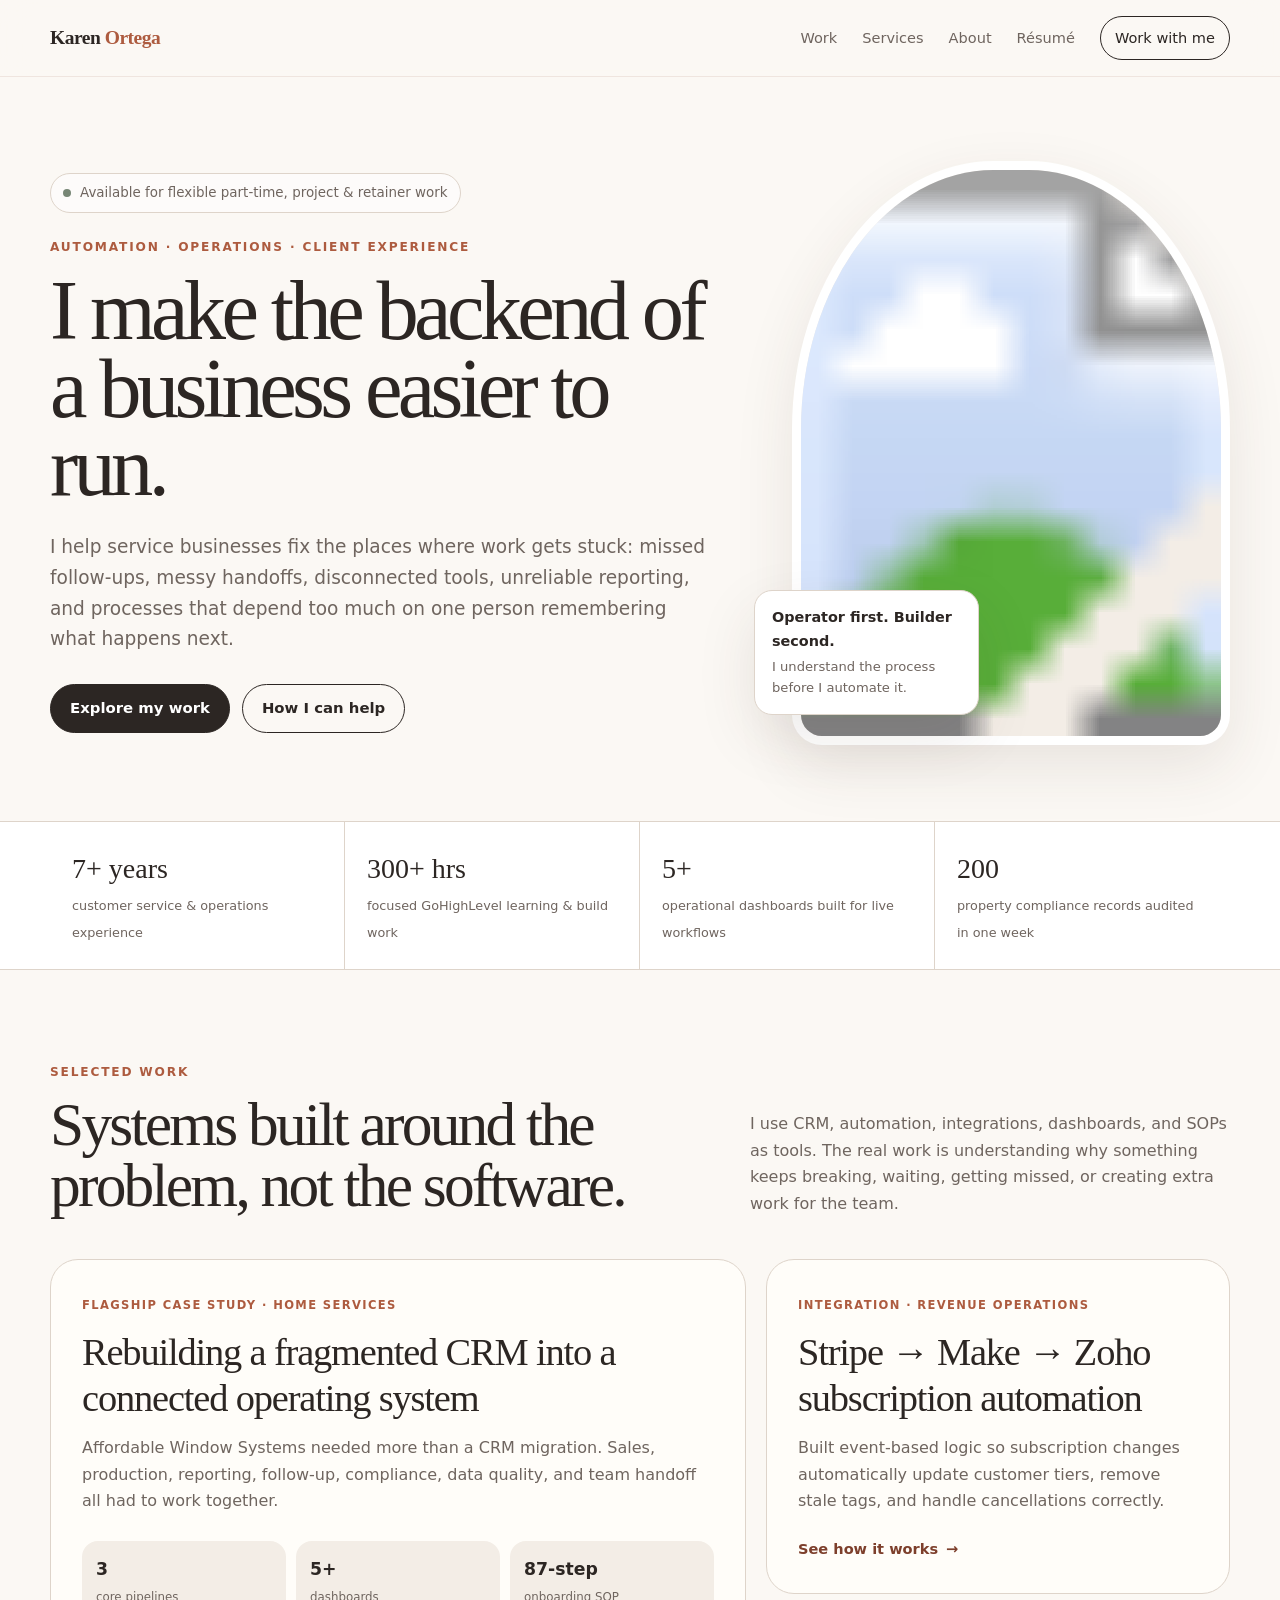
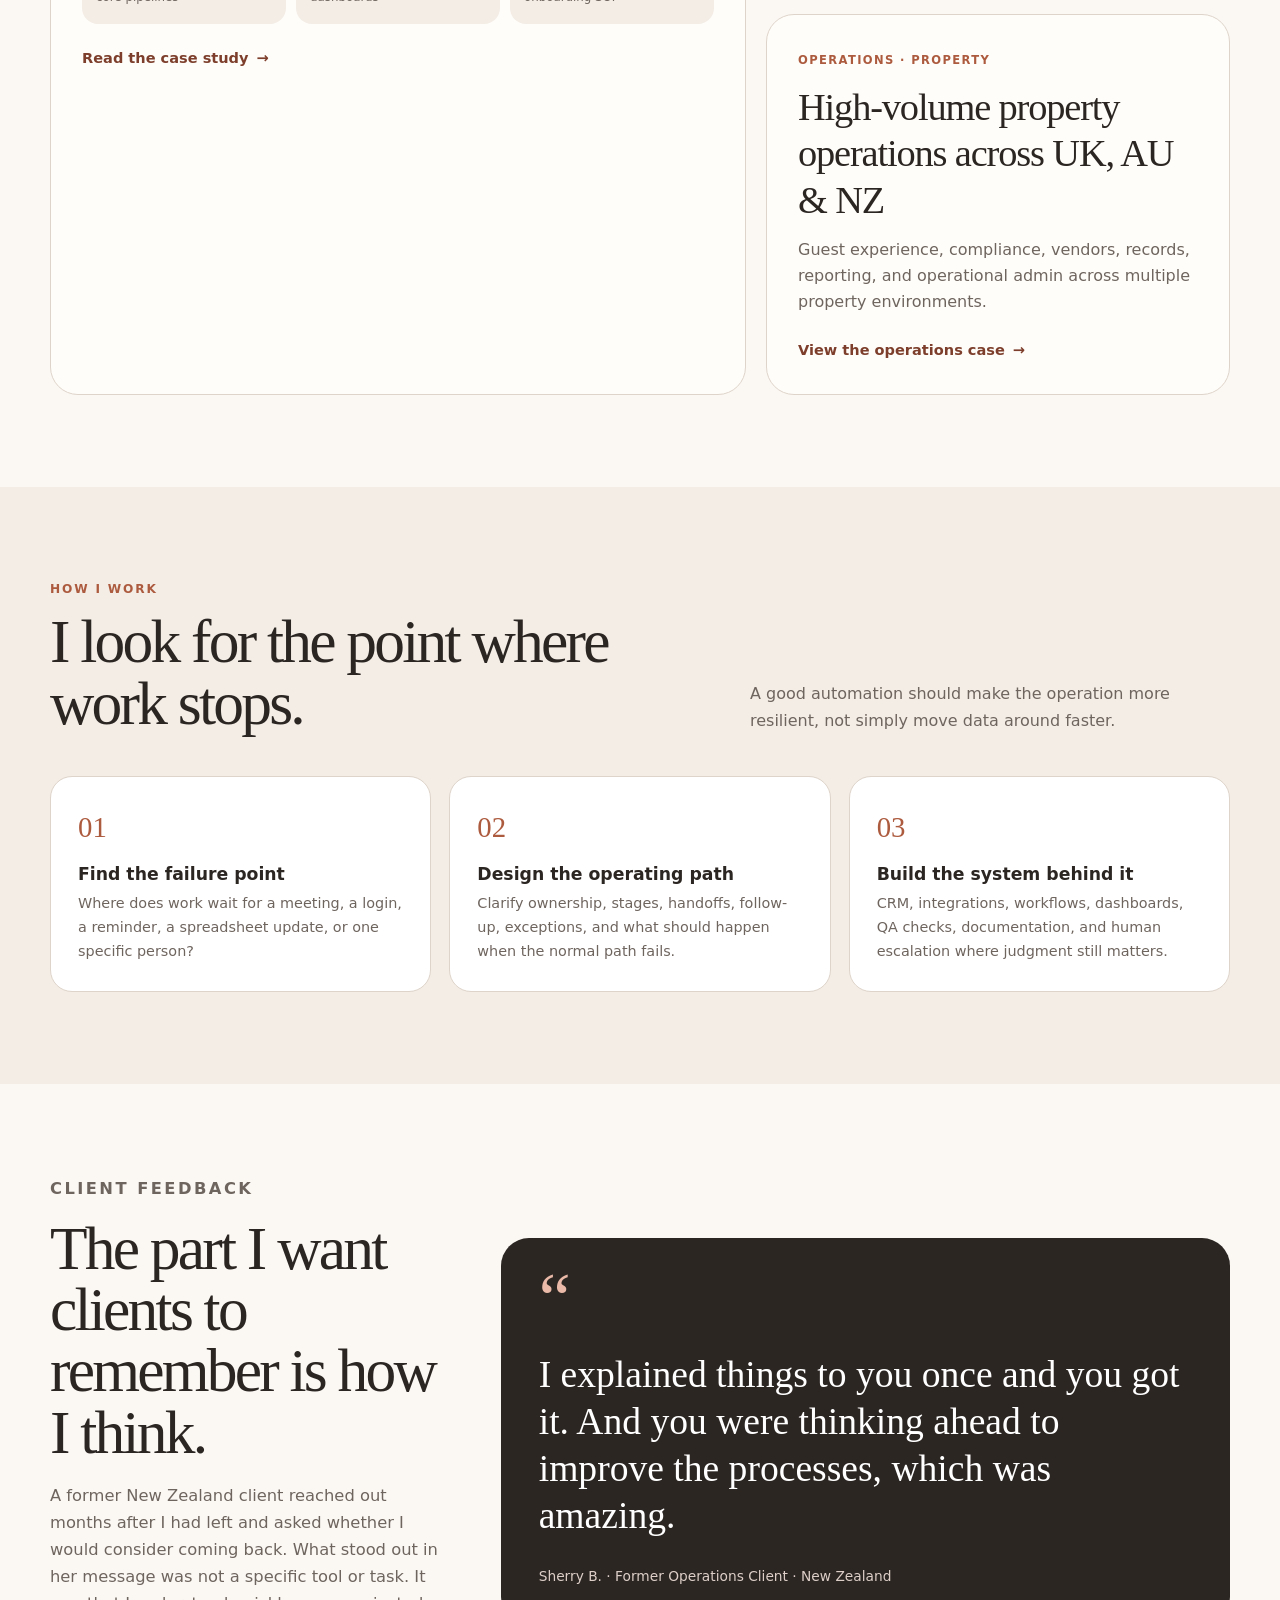
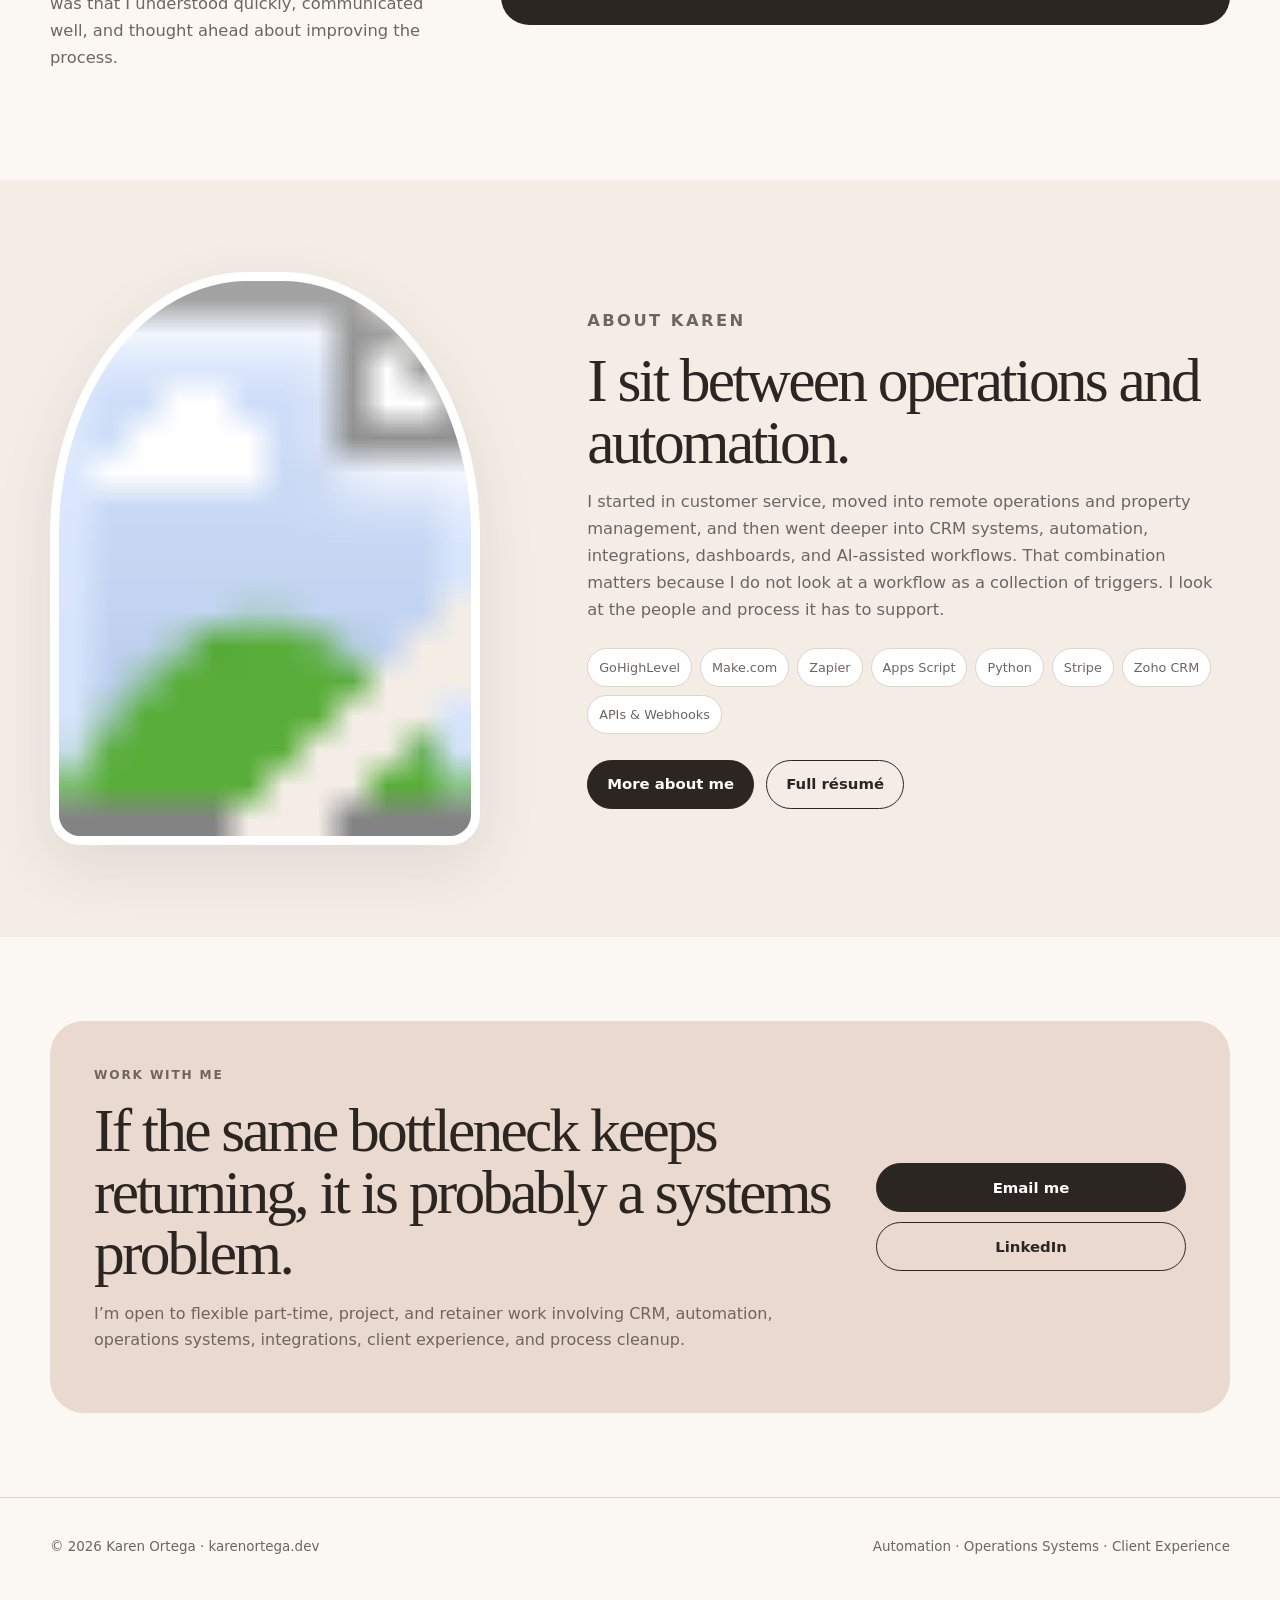
==== commit 228953f5: "Link services page from homepage" ====
--- a/index.html
+++ b/index.html
@@ -19,6 +19,7 @@
       <a class="brand" href="index.html">Karen <span>Ortega</span></a>
       <nav class="nav" aria-label="Main navigation">
         <a href="work.html">Work</a>
+        <a href="services.html">Services</a>
         <a href="about.html">About</a>
         <a href="resume.html">Résumé</a>
         <a href="#contact" class="nav-cta">Work with me</a>
@@ -36,7 +37,7 @@
           <p class="hero-copy">I help service businesses fix the places where work gets stuck: missed follow-ups, messy handoffs, disconnected tools, unreliable reporting, and processes that depend too much on one person remembering what happens next.</p>
           <div class="button-row">
             <a class="btn primary" href="work.html">Explore my work</a>
-            <a class="btn secondary" href="resume.html">View résumé</a>
+            <a class="btn secondary" href="services.html">How I can help</a>
           </div>
         </div>
 
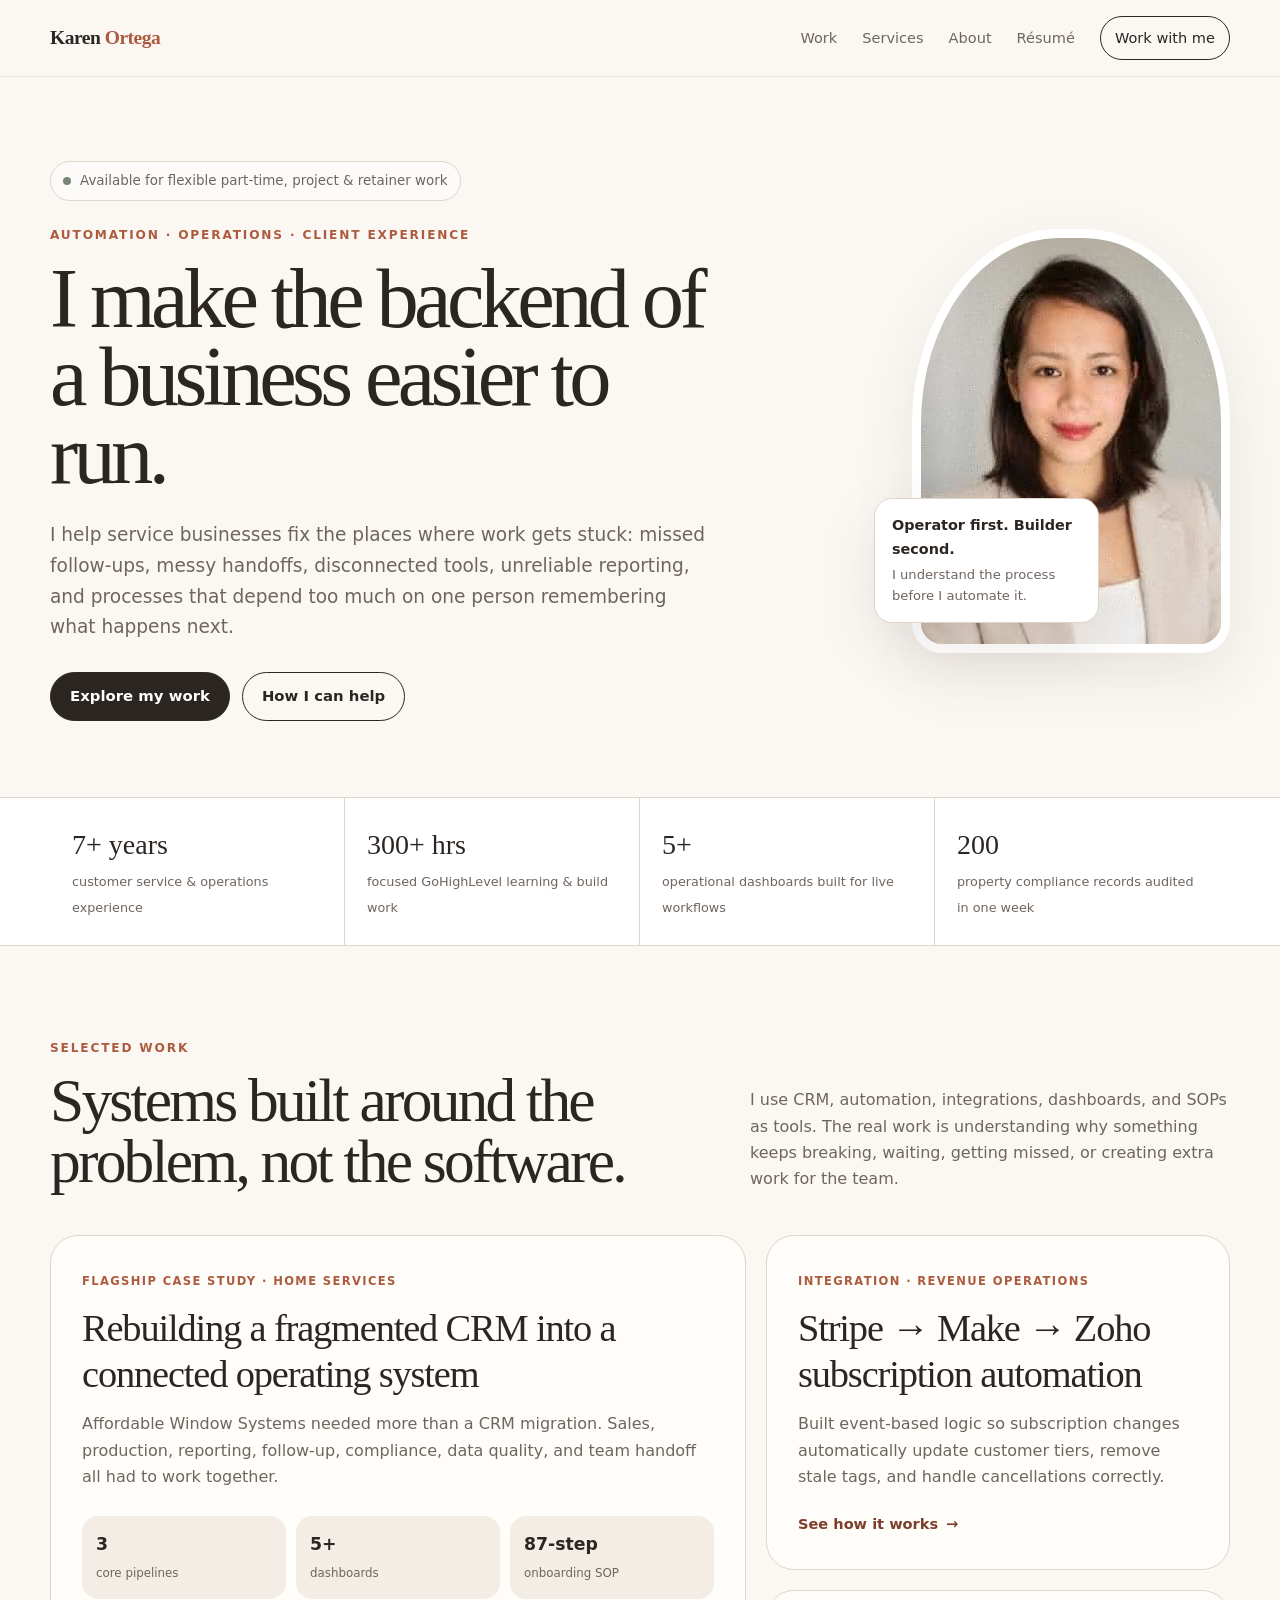
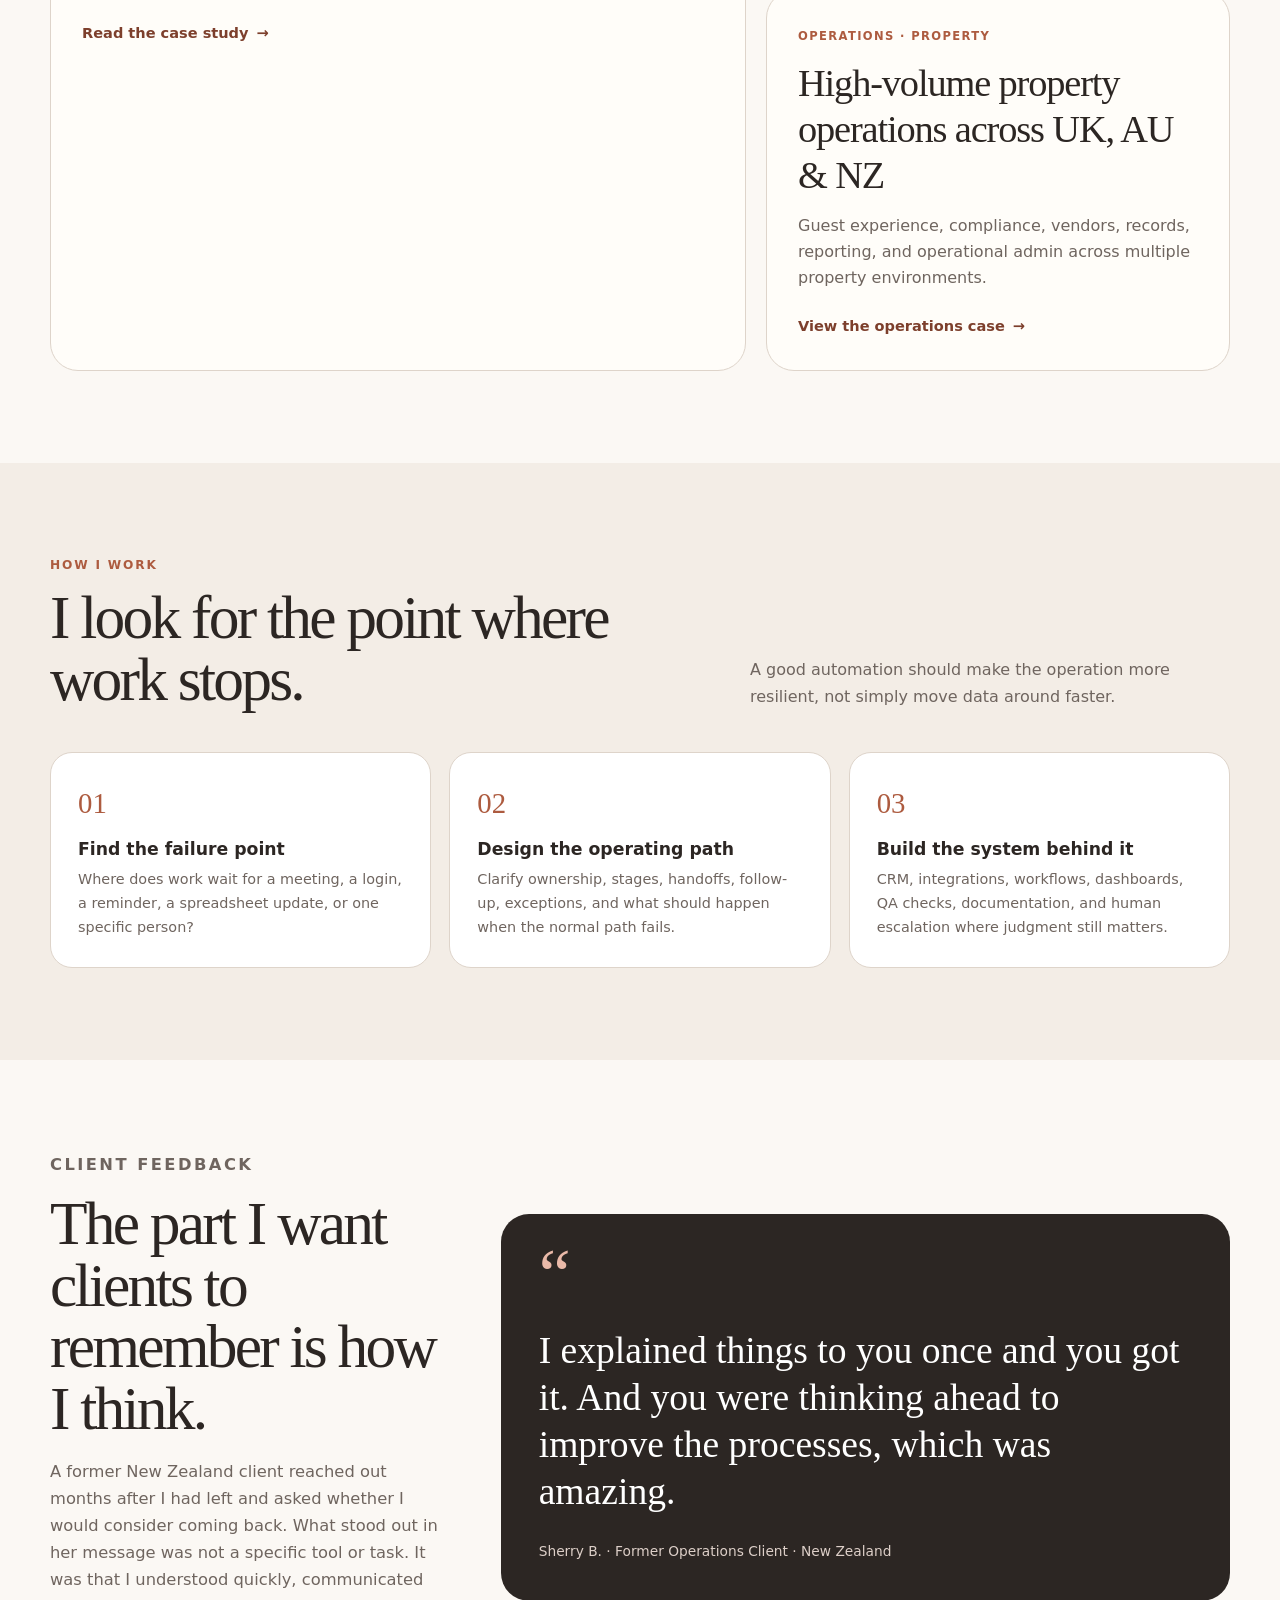
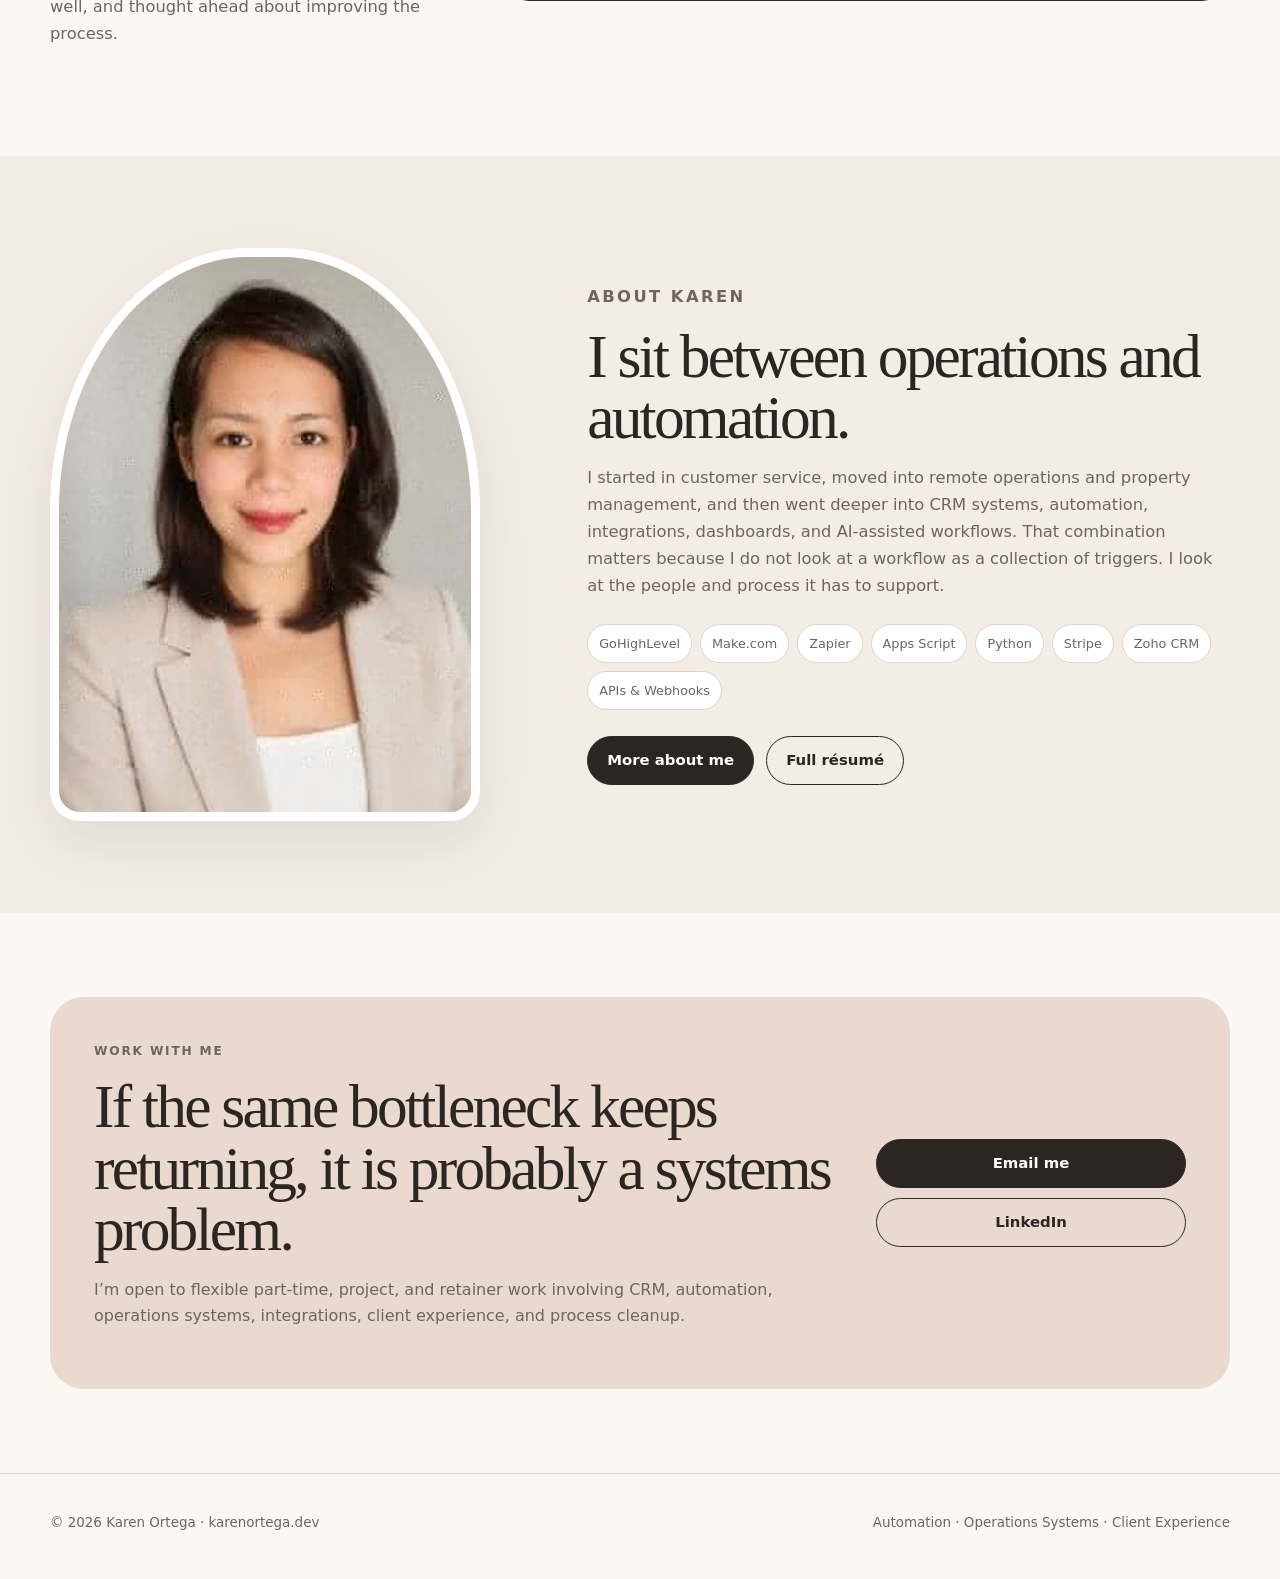
==== commit 70e096c0: "Use real headshot image on homepage" ====
--- a/index.html
+++ b/index.html
@@ -43,7 +43,7 @@
 
         <div class="portrait-wrap">
           <div class="portrait-frame">
-            <img src="assets/karen-headshot.svg" alt="Karen Ortega in professional business attire" />
+            <img src="assets/karen-headshot.jpg" alt="Karen Ortega in professional business attire" />
           </div>
           <div class="portrait-note">
             <strong>Operator first. Builder second.</strong>
@@ -156,7 +156,7 @@
     <section class="section soft">
       <div class="container about-preview">
         <div class="portrait-frame" style="max-width:430px">
-          <img src="assets/karen-headshot.svg" alt="Karen Ortega professional portrait" loading="lazy" />
+          <img src="assets/karen-headshot.jpg" alt="Karen Ortega professional portrait" loading="lazy" />
         </div>
         <div class="about-copy">
           <p class="kicker">About Karen</p>
